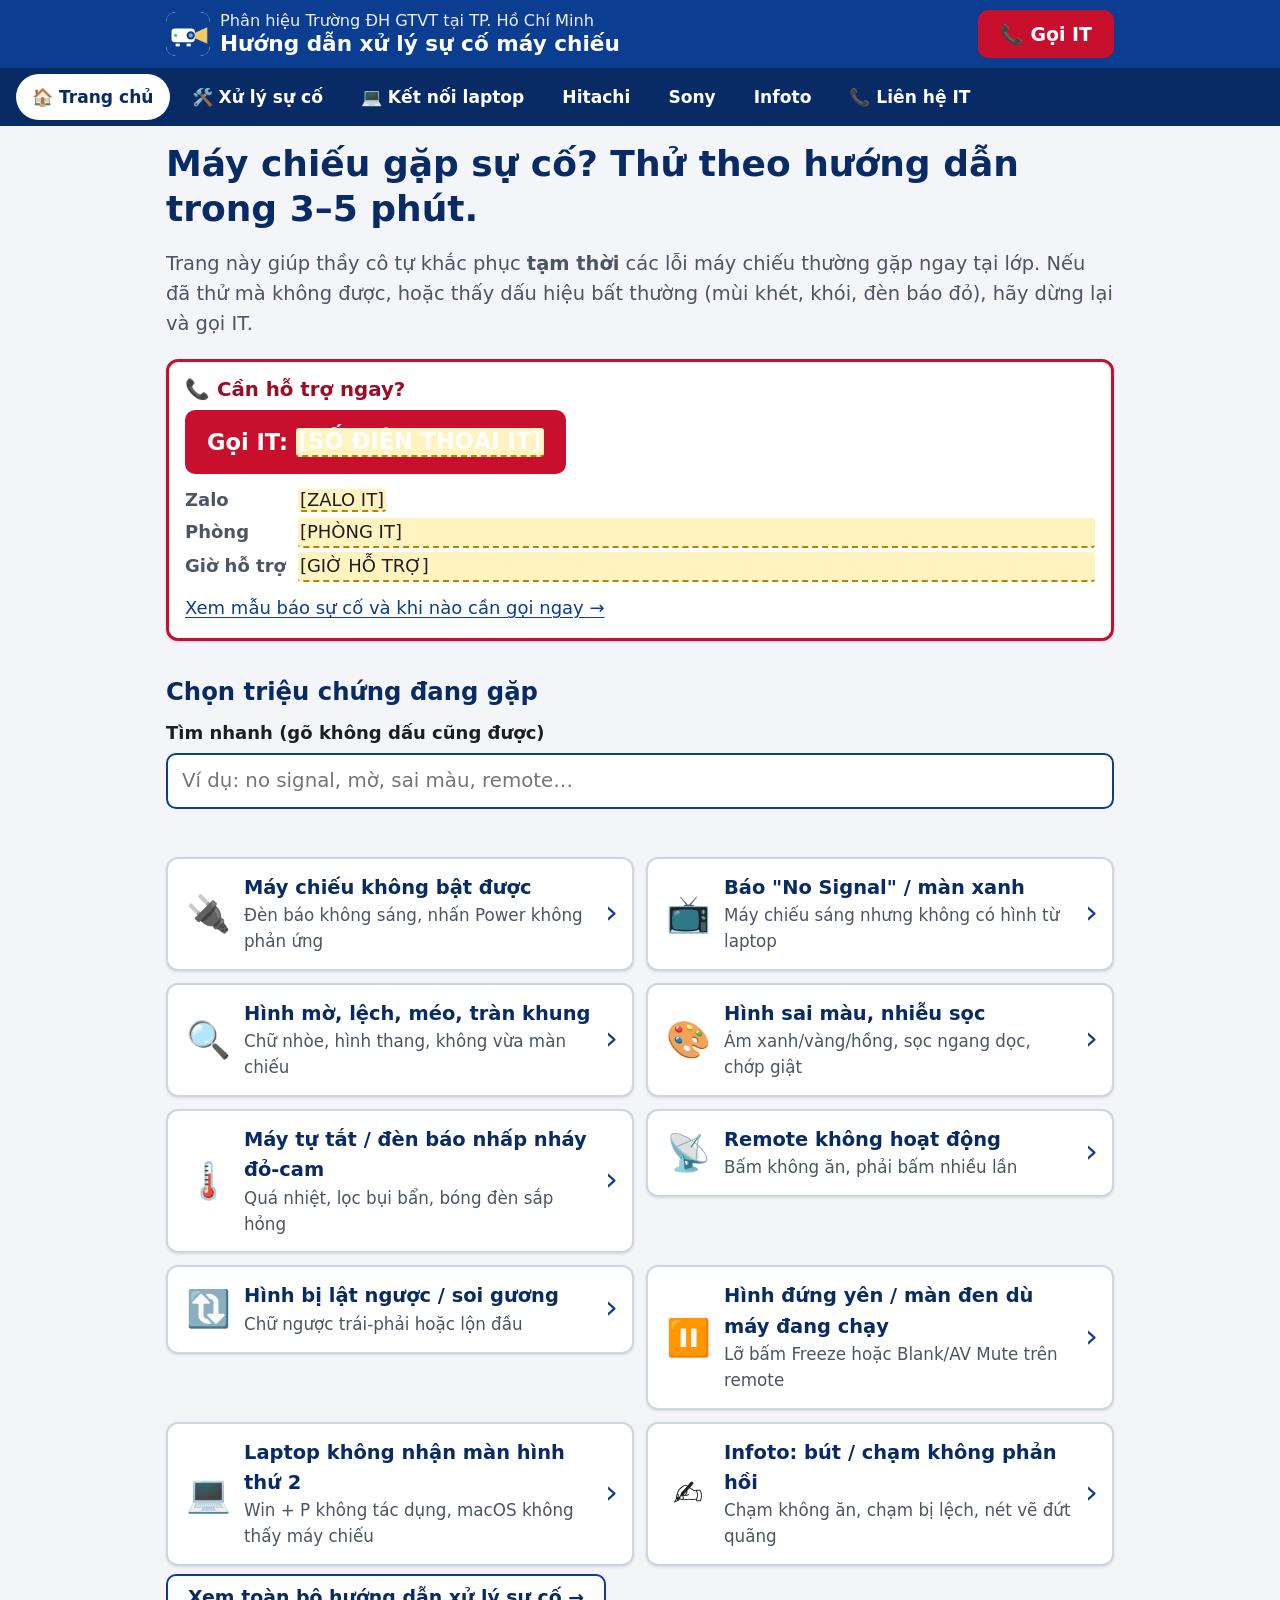
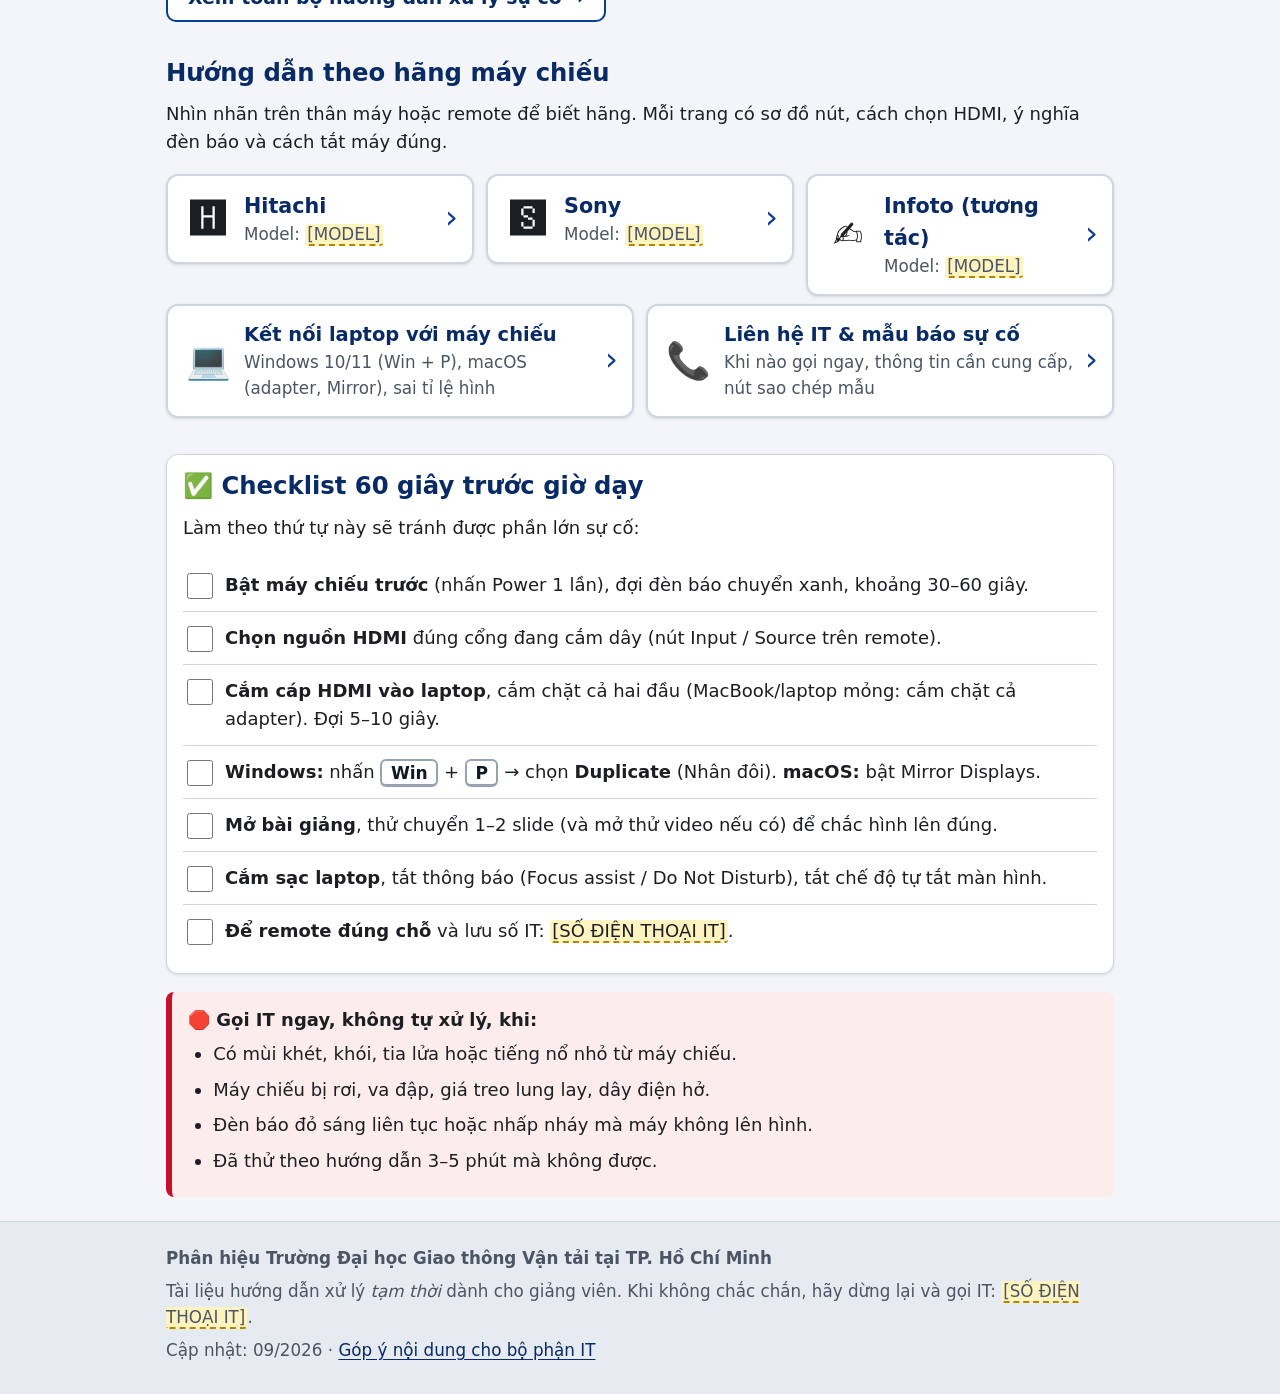
==== index.html @ 0edec384 "Bỏ toàn bộ nội dung về loa / âm thanh máy chiếu Trường không dùng loa máy chiếu nên lược bỏ: - su-co" ====
<!DOCTYPE html>
<html lang="vi">
<head>
  <meta charset="utf-8">
  <meta name="viewport" content="width=device-width, initial-scale=1">
  <title>Hướng dẫn xử lý sự cố máy chiếu – Phân hiệu Trường ĐH GTVT tại TP.HCM</title>
  <meta name="description" content="Hướng dẫn giảng viên tự khắc phục tạm thời sự cố máy chiếu Hitachi, Sony, Infoto tại Phân hiệu Trường Đại học Giao thông Vận tải tại TP. Hồ Chí Minh.">
  <meta name="theme-color" content="#0b3d91">
  <link rel="icon" href="assets/img/logo.svg" type="image/svg+xml">
  <link rel="stylesheet" href="assets/css/style.css">
  <script>document.documentElement.classList.add("js");</script>
</head>
<body>
  <a class="skip-link" href="#main">Bỏ qua điều hướng</a>

  <header class="site-header">
    <div class="container site-header__inner">
      <a class="brand" href="index.html">
        <img class="brand__logo" src="assets/img/logo.svg" alt="" width="44" height="44">
        <span class="brand__text">
          <span class="brand__school" data-config="ten_truong_ngan">Phân hiệu Trường ĐH GTVT tại TP. Hồ Chí Minh</span>
          <span class="brand__title">Hướng dẫn xử lý sự cố máy chiếu</span>
        </span>
      </a>
      <a class="btn btn--call btn--header" href="lien-he.html" data-config-tel="sdt_it">📞 Gọi IT</a>
    </div>
    <nav class="site-nav" aria-label="Điều hướng chính">
      <ul class="container">
        <li><a href="index.html" aria-current="page">🏠 Trang chủ</a></li>
        <li><a href="su-co.html">🛠️ Xử lý sự cố</a></li>
        <li><a href="ket-noi-laptop.html">💻 Kết nối laptop</a></li>
        <li><a href="hitachi.html">Hitachi</a></li>
        <li><a href="sony.html">Sony</a></li>
        <li><a href="infoto.html">Infoto</a></li>
        <li><a href="lien-he.html">📞 Liên hệ IT</a></li>
      </ul>
    </nav>
  </header>

  <main id="main" class="container">
    <h1 class="page-title">Máy chiếu gặp sự cố? Thử theo hướng dẫn trong 3–5 phút.</h1>
    <p class="lead">Trang này giúp thầy cô tự khắc phục <strong>tạm thời</strong> các lỗi máy chiếu thường gặp ngay tại lớp. Nếu đã thử mà không được, hoặc thấy dấu hiệu bất thường (mùi khét, khói, đèn báo đỏ), hãy dừng lại và gọi IT.</p>

    <section class="call-box" aria-labelledby="goi-it-title">
      <h2 class="call-box__title" id="goi-it-title">📞 Cần hỗ trợ ngay?</h2>
      <a class="btn btn--call btn--big" href="lien-he.html" data-config-tel="sdt_it">
        Gọi IT: <span data-config="sdt_it">[SỐ ĐIỆN THOẠI IT]</span>
      </a>
      <dl class="call-box__meta">
        <dt>Zalo</dt>
        <dd><span data-config="zalo_it">[ZALO IT]</span> <a href="#" data-config-href="zalo_url" hidden>(mở Zalo)</a></dd>
        <dt>Phòng</dt>
        <dd data-config="phong_it">[PHÒNG IT]</dd>
        <dt>Giờ hỗ trợ</dt>
        <dd data-config="gio_ho_tro">[GIỜ HỖ TRỢ]</dd>
      </dl>
      <p style="margin:12px 0 0"><a href="lien-he.html">Xem mẫu báo sự cố và khi nào cần gọi ngay →</a></p>
    </section>

    <section class="section" aria-labelledby="trieu-chung-title">
      <h2 id="trieu-chung-title">Chọn triệu chứng đang gặp</h2>

      <form class="search" role="search" action="#" autocomplete="off">
        <label class="search__label" for="tim">Tìm nhanh (gõ không dấu cũng được)</label>
        <input class="search__input" id="tim" type="search" placeholder="Ví dụ: no signal, mờ, sai màu, remote…">
        <p class="search__status" id="tim-status" aria-live="polite"></p>
        <div class="note note--warn search__empty" id="tim-khong-thay" hidden>
          <strong>Không tìm thấy mục phù hợp.</strong> Hãy xem toàn bộ danh sách bên dưới hoặc <a href="lien-he.html">gọi IT</a>.
        </div>
      </form>

      <ul class="cards" id="ds-trieu-chung">
        <li data-keywords="không bật được, không lên nguồn, đèn báo không sáng, power, không khởi động, mất điện, ổ cắm">
          <a class="card__link" href="su-co.html#khong-bat-duoc">
            <span class="card__icon" aria-hidden="true">🔌</span>
            <span class="card__title">Máy chiếu không bật được</span>
            <span class="card__desc">Đèn báo không sáng, nhấn Power không phản ứng</span>
          </a>
        </li>
        <li data-keywords="no signal, no input, không có tín hiệu, màn xanh, màn hình xanh, searching, không lên hình, hdmi, input, source">
          <a class="card__link" href="su-co.html#no-signal">
            <span class="card__icon" aria-hidden="true">📺</span>
            <span class="card__title">Báo "No Signal" / màn xanh</span>
            <span class="card__desc">Máy chiếu sáng nhưng không có hình từ laptop</span>
          </a>
        </li>
        <li data-keywords="mờ, nhòe, lệch, méo, hình thang, tràn khung, thiếu hình, focus, keystone, zoom, độ phân giải, viền đen">
          <a class="card__link" href="su-co.html#hinh-mo-lech">
            <span class="card__icon" aria-hidden="true">🔍</span>
            <span class="card__title">Hình mờ, lệch, méo, tràn khung</span>
            <span class="card__desc">Chữ nhòe, hình thang, không vừa màn chiếu</span>
          </a>
        </li>
        <li data-keywords="sai màu, ám xanh, ám vàng, ám hồng, tím, nhiễu, sọc, chớp, cáp lỏng, picture mode">
          <a class="card__link" href="su-co.html#sai-mau">
            <span class="card__icon" aria-hidden="true">🎨</span>
            <span class="card__title">Hình sai màu, nhiễu sọc</span>
            <span class="card__desc">Ám xanh/vàng/hồng, sọc ngang dọc, chớp giật</span>
          </a>
        </li>
        <li data-keywords="tự tắt, đèn đỏ, nhấp nháy, đỏ cam, quá nhiệt, nóng, quạt kêu, lọc bụi, bóng đèn, lamp, temp">
          <a class="card__link" href="su-co.html#tu-tat">
            <span class="card__icon" aria-hidden="true">🌡️</span>
            <span class="card__title">Máy tự tắt / đèn báo nhấp nháy đỏ-cam</span>
            <span class="card__desc">Quá nhiệt, lọc bụi bẩn, bóng đèn sắp hỏng</span>
          </a>
        </li>
        <li data-keywords="remote, điều khiển, bấm không ăn, pin, hồng ngoại, cảm biến, không phản hồi">
          <a class="card__link" href="su-co.html#remote">
            <span class="card__icon" aria-hidden="true">📡</span>
            <span class="card__title">Remote không hoạt động</span>
            <span class="card__desc">Bấm không ăn, phải bấm nhiều lần</span>
          </a>
        </li>
        <li data-keywords="lật ngược, lộn ngược, gương, mirror, ceiling, rear, chữ ngược, hình ngược">
          <a class="card__link" href="su-co.html#hinh-lat-nguoc">
            <span class="card__icon" aria-hidden="true">🔃</span>
            <span class="card__title">Hình bị lật ngược / soi gương</span>
            <span class="card__desc">Chữ ngược trái-phải hoặc lộn đầu</span>
          </a>
        </li>
        <li data-keywords="đóng băng, đứng hình, freeze, blank, av mute, màn đen, màn hình đen, không đổi slide, nắp ống kính">
          <a class="card__link" href="su-co.html#dong-bang-man-den">
            <span class="card__icon" aria-hidden="true">⏸️</span>
            <span class="card__title">Hình đứng yên / màn đen dù máy đang chạy</span>
            <span class="card__desc">Lỡ bấm Freeze hoặc Blank/AV Mute trên remote</span>
          </a>
        </li>
        <li data-keywords="laptop không nhận, màn hình thứ hai, second screen, detect, win p, duplicate, extend, macbook, adapter, usb-c, display">
          <a class="card__link" href="su-co.html#laptop-khong-nhan">
            <span class="card__icon" aria-hidden="true">💻</span>
            <span class="card__title">Laptop không nhận màn hình thứ 2</span>
            <span class="card__desc">Win + P không tác dụng, macOS không thấy máy chiếu</span>
          </a>
        </li>
        <li data-keywords="infoto, tương tác, bút, chạm, touch, pen, calibrate, hiệu chỉnh, usb, không phản hồi, lệch điểm chạm">
          <a class="card__link" href="su-co.html#infoto-tuong-tac">
            <span class="card__icon" aria-hidden="true">✍️</span>
            <span class="card__title">Infoto: bút / chạm không phản hồi</span>
            <span class="card__desc">Chạm không ăn, chạm bị lệch, nét vẽ đứt quãng</span>
          </a>
        </li>
      </ul>
      <p><a class="btn btn--secondary" href="su-co.html">Xem toàn bộ hướng dẫn xử lý sự cố →</a></p>
    </section>

    <section class="section" aria-labelledby="hang-title">
      <h2 id="hang-title">Hướng dẫn theo hãng máy chiếu</h2>
      <p>Nhìn nhãn trên thân máy hoặc remote để biết hãng. Mỗi trang có sơ đồ nút, cách chọn HDMI, ý nghĩa đèn báo và cách tắt máy đúng.</p>
      <ul class="cards cards--3">
        <li>
          <a class="card__link card--brand" href="hitachi.html">
            <span class="card__icon" aria-hidden="true">🅷</span>
            <span class="card__title">Hitachi</span>
            <span class="card__desc">Model: <span data-config="model_hitachi">[MODEL]</span></span>
          </a>
        </li>
        <li>
          <a class="card__link card--brand" href="sony.html">
            <span class="card__icon" aria-hidden="true">🆂</span>
            <span class="card__title">Sony</span>
            <span class="card__desc">Model: <span data-config="model_sony">[MODEL]</span></span>
          </a>
        </li>
        <li>
          <a class="card__link card--brand" href="infoto.html">
            <span class="card__icon" aria-hidden="true">✍️</span>
            <span class="card__title">Infoto (tương tác)</span>
            <span class="card__desc">Model: <span data-config="model_infoto">[MODEL]</span></span>
          </a>
        </li>
      </ul>
      <ul class="cards">
        <li>
          <a class="card__link" href="ket-noi-laptop.html">
            <span class="card__icon" aria-hidden="true">💻</span>
            <span class="card__title">Kết nối laptop với máy chiếu</span>
            <span class="card__desc">Windows 10/11 (Win + P), macOS (adapter, Mirror), sai tỉ lệ hình</span>
          </a>
        </li>
        <li>
          <a class="card__link" href="lien-he.html">
            <span class="card__icon" aria-hidden="true">📞</span>
            <span class="card__title">Liên hệ IT &amp; mẫu báo sự cố</span>
            <span class="card__desc">Khi nào gọi ngay, thông tin cần cung cấp, nút sao chép mẫu</span>
          </a>
        </li>
      </ul>
    </section>

    <section class="section box" aria-labelledby="checklist-title">
      <h2 id="checklist-title">✅ Checklist 60 giây trước giờ dạy</h2>
      <p>Làm theo thứ tự này sẽ tránh được phần lớn sự cố:</p>
      <ul class="checklist">
        <li><label><input type="checkbox"> <span><strong>Bật máy chiếu trước</strong> (nhấn Power 1 lần), đợi đèn báo chuyển xanh, khoảng 30–60 giây.</span></label></li>
        <li><label><input type="checkbox"> <span><strong>Chọn nguồn HDMI</strong> đúng cổng đang cắm dây (nút Input / Source trên remote).</span></label></li>
        <li><label><input type="checkbox"> <span><strong>Cắm cáp HDMI vào laptop</strong>, cắm chặt cả hai đầu (MacBook/laptop mỏng: cắm chặt cả adapter). Đợi 5–10 giây.</span></label></li>
        <li><label><input type="checkbox"> <span><strong>Windows:</strong> nhấn <kbd>Win</kbd> + <kbd>P</kbd> → chọn <strong>Duplicate</strong> (Nhân đôi). <strong>macOS:</strong> bật Mirror Displays.</span></label></li>
        <li><label><input type="checkbox"> <span><strong>Mở bài giảng</strong>, thử chuyển 1–2 slide (và mở thử video nếu có) để chắc hình lên đúng.</span></label></li>
        <li><label><input type="checkbox"> <span><strong>Cắm sạc laptop</strong>, tắt thông báo (Focus assist / Do Not Disturb), tắt chế độ tự tắt màn hình.</span></label></li>
        <li><label><input type="checkbox"> <span><strong>Để remote đúng chỗ</strong> và lưu số IT: <span data-config="sdt_it">[SỐ ĐIỆN THOẠI IT]</span>.</span></label></li>
      </ul>
    </section>

    <section class="section note note--stop" aria-labelledby="khan-title">
      <strong class="note__title" id="khan-title">🛑 Gọi IT ngay, không tự xử lý, khi:</strong>
      <ul style="margin:0">
        <li>Có mùi khét, khói, tia lửa hoặc tiếng nổ nhỏ từ máy chiếu.</li>
        <li>Máy chiếu bị rơi, va đập, giá treo lung lay, dây điện hở.</li>
        <li>Đèn báo đỏ sáng liên tục hoặc nhấp nháy mà máy không lên hình.</li>
        <li>Đã thử theo hướng dẫn 3–5 phút mà không được.</li>
      </ul>
    </section>
  </main>

  <footer class="site-footer">
    <div class="container">
      <p><strong data-config="ten_truong">Phân hiệu Trường Đại học Giao thông Vận tải tại TP. Hồ Chí Minh</strong></p>
      <p>Tài liệu hướng dẫn xử lý <em>tạm thời</em> dành cho giảng viên. Khi không chắc chắn, hãy dừng lại và gọi IT: <span data-config="sdt_it">[SỐ ĐIỆN THOẠI IT]</span>.</p>
      <p>Cập nhật: <span data-config="cap_nhat">09/2026</span> · <a href="lien-he.html">Góp ý nội dung cho bộ phận IT</a></p>
    </div>
  </footer>

  <div class="call-bar" role="complementary" aria-label="Liên hệ nhanh">
    <a class="btn btn--call" href="lien-he.html" data-config-tel="sdt_it">📞 Gọi IT</a>
    <a class="btn btn--secondary" href="su-co.html">🛠️ Xử lý sự cố</a>
  </div>

  <script src="assets/js/config.js"></script>
  <script src="assets/js/main.js"></script>
</body>
</html>
---- assets/css/style.css ----
/* =====================================================================
   Hướng dẫn xử lý sự cố máy chiếu – CSS dùng chung
   Mobile-first, chữ to, tương phản cao, không phụ thuộc font/CDN ngoài.
   ===================================================================== */

:root {
  --c-primary: #0b3d91;
  --c-primary-dark: #082b66;
  --c-primary-light: #e8effc;
  --c-accent: #c8102e;
  --c-accent-dark: #9e0c24;
  --c-text: #1b1f24;
  --c-muted: #4b5563;
  --c-bg: #f3f5f9;
  --c-surface: #ffffff;
  --c-border: #cfd6e0;
  --c-focus: #ffbf47;

  --c-warn-bg: #fff6d6;
  --c-warn-border: #e0a800;
  --c-warn-text: #6b4e00;
  --c-stop-bg: #fdecec;
  --c-stop-border: #c8102e;
  --c-ok-bg: #e7f5ea;
  --c-ok-border: #2e7d32;
  --c-info-bg: #e8effc;
  --c-info-border: #0b3d91;

  --radius: 12px;
  --shadow: 0 1px 3px rgba(16, 24, 40, 0.12);
  --tap: 48px;
  --font: system-ui, -apple-system, "Segoe UI", Roboto, "Helvetica Neue", Arial, "Noto Sans", "Liberation Sans", sans-serif;
}

/* ---------- Cơ bản ---------- */
*,
*::before,
*::after {
  box-sizing: border-box;
}

html {
  font-size: 112.5%; /* 18px */
  -webkit-text-size-adjust: 100%;
  scroll-behavior: smooth;
}

@media (prefers-reduced-motion: reduce) {
  html {
    scroll-behavior: auto;
  }
  *,
  *::before,
  *::after {
    transition: none !important;
    animation: none !important;
  }
}

body {
  margin: 0;
  font-family: var(--font);
  font-size: 1rem;
  line-height: 1.55;
  color: var(--c-text);
  background: var(--c-bg);
  padding-bottom: calc(84px + env(safe-area-inset-bottom, 0px)); /* chừa chỗ cho thanh Gọi IT */
}

img,
svg {
  max-width: 100%;
  height: auto;
}

a {
  color: var(--c-primary);
  text-underline-offset: 3px;
}

a:hover {
  color: var(--c-primary-dark);
}

:focus-visible {
  outline: 3px solid var(--c-focus);
  outline-offset: 2px;
  box-shadow: 0 0 0 5px rgba(0, 0, 0, 0.6);
}

h1,
h2,
h3,
h4 {
  line-height: 1.25;
  margin: 0 0 0.5em;
  color: var(--c-primary-dark);
  overflow-wrap: anywhere;
}

h1 {
  font-size: 1.65rem;
}

h2 {
  font-size: 1.35rem;
  margin-top: 1.6em;
}

h3 {
  font-size: 1.12rem;
  margin-top: 1.2em;
}

p,
ul,
ol {
  margin: 0 0 1em;
}

ul,
ol {
  padding-left: 1.4em;
}

li {
  margin-bottom: 0.45em;
}

li > ul,
li > ol {
  margin-top: 0.4em;
  margin-bottom: 0.4em;
}

kbd {
  font-family: inherit;
  font-size: 0.95em;
  font-weight: 700;
  padding: 0.1em 0.5em;
  border: 2px solid #98a2b3;
  border-bottom-width: 3px;
  border-radius: 6px;
  background: #fff;
  color: #101828;
  white-space: nowrap;
}

code {
  font-family: Consolas, "Courier New", monospace;
  font-size: 0.95em;
  background: #eef1f6;
  padding: 0.1em 0.35em;
  border-radius: 4px;
}

hr {
  border: 0;
  border-top: 2px solid var(--c-border);
  margin: 2rem 0;
}

.container {
  width: 100%;
  max-width: 980px;
  margin: 0 auto;
  padding: 0 16px;
}

.visually-hidden {
  position: absolute !important;
  width: 1px;
  height: 1px;
  padding: 0;
  margin: -1px;
  overflow: hidden;
  clip: rect(0, 0, 0, 0);
  white-space: nowrap;
  border: 0;
}

/* ---------- Bỏ qua điều hướng ---------- */
.skip-link {
  position: absolute;
  top: -100px;
  left: 8px;
  z-index: 1000;
  padding: 12px 16px;
  background: #fff;
  color: var(--c-primary-dark);
  font-weight: 700;
  border-radius: 8px;
  box-shadow: var(--shadow);
}

.skip-link:focus {
  top: 8px;
}

/* ---------- Đầu trang ---------- */
.site-header {
  background: var(--c-primary);
  color: #fff;
}

.site-header__inner {
  display: flex;
  align-items: center;
  justify-content: space-between;
  gap: 12px;
  padding-top: 10px;
  padding-bottom: 10px;
}

.brand {
  display: flex;
  align-items: center;
  gap: 10px;
  color: #fff;
  text-decoration: none;
  min-height: var(--tap);
}

.brand:hover {
  color: #fff;
}

.brand__logo {
  width: 44px;
  height: 44px;
  flex: 0 0 auto;
  border-radius: 10px;
  background: #fff;
}

.brand__text {
  display: flex;
  flex-direction: column;
  line-height: 1.2;
}

.brand__school {
  font-size: 0.78rem;
  opacity: 0.92;
}

.brand__title {
  font-size: 1.02rem;
  font-weight: 700;
}

.btn.btn--header {
  display: none; /* chỉ hiện trên màn hình rộng, mobile dùng thanh Gọi IT dưới đáy */
}

.site-nav {
  background: var(--c-primary-dark);
}

.site-nav ul {
  list-style: none;
  margin: 0;
  padding: 6px 16px;
  display: flex;
  gap: 6px;
  overflow-x: auto;
  -webkit-overflow-scrolling: touch;
  scrollbar-width: thin;
}

.site-nav li {
  margin: 0;
  flex: 0 0 auto;
}

.site-nav a {
  display: inline-flex;
  align-items: center;
  min-height: 44px;
  padding: 8px 14px;
  border-radius: 999px;
  color: #fff;
  text-decoration: none;
  font-weight: 600;
  font-size: 0.95rem;
  white-space: nowrap;
  border: 2px solid transparent;
}

.site-nav a:hover {
  background: rgba(255, 255, 255, 0.12);
  color: #fff;
}

.site-nav a[aria-current="page"] {
  background: #fff;
  color: var(--c-primary-dark);
}

.site-nav a:focus-visible {
  border-color: var(--c-focus);
  outline-offset: -2px;
}

/* ---------- Nội dung chính ---------- */
main {
  padding-top: 20px;
  padding-bottom: 24px;
}

.page-title {
  margin-top: 0.4em;
}

.lead {
  font-size: 1.08rem;
  color: var(--c-muted);
}

.section {
  margin-top: 2rem;
}

.section > h2:first-child {
  margin-top: 0;
}

/* Thẻ nội dung */
.box {
  background: var(--c-surface);
  border: 1px solid var(--c-border);
  border-radius: var(--radius);
  padding: 16px;
  box-shadow: var(--shadow);
  margin-bottom: 16px;
}

.box > :last-child {
  margin-bottom: 0;
}

.note {
  padding: 14px 16px;
  border-left: 6px solid var(--c-info-border);
  border-radius: 8px;
  background: var(--c-info-bg);
  margin: 1em 0;
}

.note > :last-child {
  margin-bottom: 0;
}

.note--warn {
  border-left-color: var(--c-warn-border);
  background: var(--c-warn-bg);
}

.note--stop {
  border-left-color: var(--c-stop-border);
  background: var(--c-stop-bg);
}

.note--ok {
  border-left-color: var(--c-ok-border);
  background: var(--c-ok-bg);
}

.note__title {
  display: block;
  font-weight: 700;
  margin-bottom: 0.3em;
}

/* ---------- Nút bấm ---------- */
.btn {
  display: inline-flex;
  align-items: center;
  justify-content: center;
  gap: 8px;
  min-height: var(--tap);
  padding: 10px 20px;
  border-radius: 10px;
  border: 2px solid transparent;
  font: inherit;
  font-weight: 700;
  font-size: 1.05rem;
  text-decoration: none;
  cursor: pointer;
  text-align: center;
  line-height: 1.2;
}

.btn--call {
  background: var(--c-accent);
  color: #fff;
  border-color: var(--c-accent);
}

.btn--call:hover {
  background: var(--c-accent-dark);
  color: #fff;
}

.btn--primary {
  background: var(--c-primary);
  color: #fff;
  border-color: var(--c-primary);
}

.btn--primary:hover {
  background: var(--c-primary-dark);
  color: #fff;
}

.btn--secondary {
  background: #fff;
  color: var(--c-primary-dark);
  border-color: var(--c-primary);
}

.btn--secondary:hover {
  background: var(--c-primary-light);
}

.btn--big {
  width: 100%;
  font-size: 1.25rem;
  min-height: 64px;
  padding: 14px 20px;
}

.btn--sm {
  min-height: 44px;
  font-size: 0.95rem;
  padding: 8px 14px;
}

.btn-row {
  display: flex;
  flex-wrap: wrap;
  gap: 10px;
  margin: 12px 0;
}

/* ---------- Hộp Gọi IT ---------- */
.call-box {
  background: #fff;
  border: 3px solid var(--c-accent);
  border-radius: var(--radius);
  padding: 16px;
  margin: 16px 0 24px;
  box-shadow: var(--shadow);
}

.call-box__title {
  margin: 0 0 8px;
  font-size: 1.1rem;
  color: var(--c-accent-dark);
}

.call-box__meta {
  display: grid;
  grid-template-columns: max-content 1fr;
  gap: 4px 12px;
  margin: 12px 0 0;
}

.call-box__meta dt {
  font-weight: 700;
  color: var(--c-muted);
}

.call-box__meta dd {
  margin: 0;
  overflow-wrap: anywhere;
}

.is-placeholder {
  background: #fff3bf;
  border-bottom: 2px dashed #b38600;
  padding: 0 2px;
  border-radius: 3px;
}

/* Thanh Gọi IT dính đáy màn hình (mobile) */
.call-bar {
  position: fixed;
  left: 0;
  right: 0;
  bottom: 0;
  z-index: 900;
  display: flex;
  gap: 10px;
  padding: 10px 12px calc(10px + env(safe-area-inset-bottom, 0px));
  background: rgba(255, 255, 255, 0.97);
  border-top: 2px solid var(--c-border);
  box-shadow: 0 -2px 10px rgba(0, 0, 0, 0.08);
}

.call-bar .btn {
  flex: 1 1 0;
  min-height: 56px;
  font-size: 1.1rem;
}

/* ---------- Tìm nhanh ---------- */
.search {
  display: none; /* chỉ hiện khi có JavaScript */
  margin: 0 0 16px;
}

.js .search {
  display: block;
}

.search__label {
  display: block;
  font-weight: 700;
  margin-bottom: 6px;
}

.search__input {
  width: 100%;
  min-height: 56px;
  font: inherit;
  font-size: 1.1rem;
  padding: 10px 14px;
  border: 2px solid var(--c-primary);
  border-radius: 10px;
  background: #fff;
  color: var(--c-text);
}

.search__status {
  margin: 8px 0 0;
  color: var(--c-muted);
  font-size: 0.95rem;
  min-height: 1.4em;
}

.search__empty {
  margin-top: 8px;
}

/* ---------- Lưới thẻ ---------- */
.cards {
  list-style: none;
  padding: 0;
  margin: 0 0 8px;
  display: grid;
  grid-template-columns: 1fr;
  gap: 12px;
}

.cards li {
  margin: 0;
}

.card__link {
  display: grid;
  grid-template-columns: 48px 1fr;
  grid-template-rows: auto auto;
  column-gap: 12px;
  align-items: center;
  min-height: 84px;
  padding: 14px 16px;
  background: var(--c-surface);
  border: 2px solid var(--c-border);
  border-radius: var(--radius);
  color: var(--c-text);
  text-decoration: none;
  box-shadow: var(--shadow);
  position: relative;
}

.card__link:hover {
  border-color: var(--c-primary);
  color: var(--c-text);
}

.card__link::after {
  content: "›";
  position: absolute;
  right: 14px;
  top: 50%;
  transform: translateY(-55%);
  font-size: 1.8rem;
  color: var(--c-primary);
  line-height: 1;
}

.card__icon {
  grid-row: 1 / span 2;
  font-size: 2rem;
  line-height: 1;
  text-align: center;
}

.card__title {
  font-weight: 700;
  font-size: 1.08rem;
  color: var(--c-primary-dark);
  padding-right: 20px;
}

.card__desc {
  font-size: 0.93rem;
  color: var(--c-muted);
  padding-right: 20px;
}

.card--brand .card__title {
  font-size: 1.15rem;
}

/* ---------- Checklist ---------- */
.checklist {
  list-style: none;
  padding: 0;
  margin: 0;
}

.checklist li {
  margin: 0;
  border-bottom: 1px solid var(--c-border);
}

.checklist li:last-child {
  border-bottom: 0;
}

.checklist label {
  display: flex;
  align-items: flex-start;
  gap: 12px;
  padding: 12px 4px;
  min-height: var(--tap);
  cursor: pointer;
}

.checklist input {
  width: 26px;
  height: 26px;
  flex: 0 0 auto;
  margin: 2px 0 0;
  accent-color: var(--c-primary);
}

.checklist input:checked + span {
  text-decoration: line-through;
  color: var(--c-muted);
}

/* ---------- Accordion ---------- */
.toolbar {
  display: none;
  flex-wrap: wrap;
  gap: 10px;
  margin: 12px 0 20px;
}

.js .toolbar {
  display: flex;
}

.toc {
  columns: 1;
  padding-left: 1.3em;
}

.toc li {
  margin-bottom: 0;
}

.toc a {
  display: inline-flex;
  align-items: center;
  min-height: 44px; /* vùng chạm đủ lớn */
  padding: 6px 0;
}

.acc {
  background: var(--c-surface);
  border: 2px solid var(--c-border);
  border-radius: var(--radius);
  margin-bottom: 12px;
  box-shadow: var(--shadow);
  scroll-margin-top: 12px;
}

.acc:target,
.acc.is-current {
  border-color: var(--c-primary);
}

.acc__heading {
  margin: 0;
  font-size: 1rem;
}

.acc__btn {
  display: grid;
  grid-template-columns: 40px 1fr 28px;
  align-items: center;
  gap: 10px;
  width: 100%;
  min-height: 60px;
  padding: 12px 14px;
  background: transparent;
  border: 0;
  border-radius: var(--radius);
  font: inherit;
  font-size: 1.12rem;
  font-weight: 700;
  color: var(--c-primary-dark);
  text-align: left;
  cursor: pointer;
}

.acc__btn:hover {
  background: var(--c-primary-light);
}

.acc__btn[aria-expanded="true"] {
  border-bottom-left-radius: 0;
  border-bottom-right-radius: 0;
  background: var(--c-primary-light);
}

.acc__icon {
  font-size: 1.7rem;
  line-height: 1;
  text-align: center;
}

.acc__chev {
  width: 14px;
  height: 14px;
  justify-self: center;
  border-right: 3px solid var(--c-primary);
  border-bottom: 3px solid var(--c-primary);
  transform: rotate(45deg);
  transition: transform 0.15s ease;
  margin-top: -6px;
}

.acc__btn[aria-expanded="true"] .acc__chev {
  transform: rotate(225deg);
  margin-top: 6px;
}

.acc__panel {
  padding: 4px 16px 16px;
  border-top: 1px solid var(--c-border);
}

.js .acc__panel:not(.is-open) {
  display: none;
}

.acc__panel > h3:first-child {
  margin-top: 0.8em;
}

.acc__foot {
  margin: 16px 0 0;
  font-size: 0.95rem;
}

/* Nhãn 4 phần trong mỗi sự cố */
.lbl {
  display: inline-block;
  font-size: 1rem;
  padding: 4px 12px;
  border-radius: 8px;
  margin-top: 1.4em;
  margin-bottom: 0.5em;
}

.lbl--sign {
  background: var(--c-info-bg);
  color: var(--c-primary-dark);
}

.lbl--steps {
  background: var(--c-ok-bg);
  color: #1b5e20;
}

.lbl--warn {
  background: var(--c-warn-bg);
  color: var(--c-warn-text);
}

.lbl--stop {
  background: var(--c-stop-bg);
  color: var(--c-accent-dark);
}

/* Danh sách bước đánh số vòng tròn */
.steps {
  list-style: none;
  counter-reset: buoc;
  padding-left: 0;
}

.steps > li {
  counter-increment: buoc;
  position: relative;
  padding-left: 46px;
  min-height: 36px;
  margin-bottom: 0.8em;
}

.steps > li::before {
  content: counter(buoc);
  position: absolute;
  left: 0;
  top: 0;
  width: 34px;
  height: 34px;
  border-radius: 50%;
  background: var(--c-primary);
  color: #fff;
  font-weight: 700;
  display: flex;
  align-items: center;
  justify-content: center;
  font-size: 1rem;
}

.steps > li > strong:first-child {
  color: var(--c-primary-dark);
}

.warn-list,
.stop-list {
  list-style: none;
  padding-left: 0;
}

.warn-list > li,
.stop-list > li {
  position: relative;
  padding-left: 32px;
}

.warn-list > li::before {
  content: "✕";
  position: absolute;
  left: 4px;
  top: 0;
  font-weight: 700;
  color: var(--c-warn-text);
}

.stop-list > li::before {
  content: "🛑";
  position: absolute;
  left: 0;
  top: 0;
  font-size: 0.95em;
}

/* ---------- Bảng ---------- */
.table-wrap {
  overflow-x: auto;
  -webkit-overflow-scrolling: touch;
  margin: 0 0 1em;
}

table {
  border-collapse: collapse;
  width: 100%;
  min-width: 480px;
  background: #fff;
  font-size: 0.97rem;
}

th,
td {
  border: 1px solid var(--c-border);
  padding: 10px 12px;
  text-align: left;
  vertical-align: top;
}

th {
  background: var(--c-primary-light);
  color: var(--c-primary-dark);
}

tbody tr:nth-child(even) {
  background: #fafbfd;
}

/* Đèn báo trạng thái */
.led {
  display: inline-block;
  width: 18px;
  height: 18px;
  border-radius: 50%;
  vertical-align: -3px;
  margin-right: 6px;
  border: 2px solid rgba(0, 0, 0, 0.25);
}

.led--green {
  background: #2ecc71;
}

.led--orange {
  background: #f39c12;
}

.led--red {
  background: #e53935;
}

.led--off {
  background: #d0d4da;
}

.led--blink {
  box-shadow: 0 0 0 3px #fff, 0 0 0 5px currentColor;
  animation: nhay 1s steps(2, start) infinite;
}

@keyframes nhay {
  to {
    opacity: 0.25;
  }
}

/* ---------- Hình ảnh / placeholder ---------- */
.figure {
  margin: 1em 0;
  padding: 12px;
  background: #fff;
  border: 2px dashed #98a2b3;
  border-radius: var(--radius);
  text-align: center;
}

.figure img {
  display: block;
  margin: 0 auto;
  max-height: 520px;
}

.figure figcaption {
  margin-top: 8px;
  font-size: 0.92rem;
  color: var(--c-muted);
  text-align: left;
}

.figure-row {
  display: grid;
  grid-template-columns: 1fr;
  gap: 12px;
}

.figure-row > * {
  min-width: 0; /* cho phép bảng/ảnh co lại trong grid, tránh tràn ngang trên điện thoại */
}

/* Bảng nút bấm */
.keys {
  list-style: none;
  padding: 0;
  margin: 0 0 1em;
  display: grid;
  grid-template-columns: 1fr;
  gap: 8px;
}

.keys li {
  margin: 0;
  display: grid;
  grid-template-columns: minmax(120px, 36%) 1fr;
  gap: 10px;
  padding: 10px 12px;
  background: #fff;
  border: 1px solid var(--c-border);
  border-radius: 10px;
}

.keys .key {
  display: inline-block;
  font-weight: 700;
  color: var(--c-primary-dark);
}

.tag {
  display: inline-block;
  font-size: 0.8rem;
  font-weight: 700;
  padding: 2px 8px;
  border-radius: 999px;
  background: var(--c-primary-light);
  color: var(--c-primary-dark);
  vertical-align: middle;
}

/* ---------- Biểu mẫu (trang liên hệ) ---------- */
.form-grid {
  display: grid;
  grid-template-columns: 1fr;
  gap: 14px;
}

.field label,
.field legend {
  display: block;
  font-weight: 700;
  margin-bottom: 6px;
}

.field input[type="text"],
.field select,
.field textarea {
  width: 100%;
  min-height: 52px;
  font: inherit;
  font-size: 1.05rem;
  padding: 10px 12px;
  border: 2px solid #98a2b3;
  border-radius: 10px;
  background: #fff;
  color: var(--c-text);
}

.field textarea {
  min-height: 260px;
  line-height: 1.5;
  resize: vertical;
}

.field fieldset {
  border: 2px solid var(--c-border);
  border-radius: 10px;
  padding: 8px 12px 4px;
  margin: 0;
}

.checks {
  list-style: none;
  padding: 0;
  margin: 0;
}

.checks li {
  margin: 0;
}

.checks label {
  display: flex;
  align-items: center;
  gap: 10px;
  min-height: 44px;
  font-weight: 400;
  margin: 0;
}

.checks input {
  width: 24px;
  height: 24px;
  accent-color: var(--c-primary);
}

.copy-status {
  min-height: 1.4em;
  font-weight: 700;
  color: #1b5e20;
  margin: 8px 0 0;
}

/* ---------- Chân trang ---------- */
.site-footer {
  margin-top: 24px;
  padding: 24px 0;
  background: #e6eaf1;
  color: var(--c-muted);
  font-size: 0.93rem;
  border-top: 1px solid var(--c-border);
}

.site-footer p {
  margin-bottom: 0.4em;
}

.site-footer a {
  color: var(--c-primary-dark);
}

/* ---------- Màn hình rộng ---------- */
@media (min-width: 640px) {
  h1 {
    font-size: 2rem;
  }

  .cards {
    grid-template-columns: repeat(2, 1fr);
  }

  .figure-row {
    grid-template-columns: repeat(2, 1fr);
  }

  .keys {
    grid-template-columns: repeat(2, 1fr);
  }

  .form-grid {
    grid-template-columns: 1fr 1fr;
  }

  .form-grid .field--full {
    grid-column: 1 / -1;
  }

  .toc {
    columns: 2;
    column-gap: 32px;
  }

  .btn--big {
    width: auto;
    min-width: 320px;
  }
}

@media (min-width: 900px) {
  body {
    padding-bottom: 0;
  }

  .call-bar {
    display: none;
  }

  .btn.btn--header {
    display: inline-flex;
  }

  .brand__school {
    font-size: 0.9rem;
  }

  .brand__title {
    font-size: 1.2rem;
  }

  .cards--3 {
    grid-template-columns: repeat(3, 1fr);
  }

  .figure-row--3 {
    grid-template-columns: repeat(3, 1fr);
  }
}

/* ---------- In ấn: dán tại phòng học ---------- */
@media print {
  @page {
    margin: 12mm;
  }

  html {
    font-size: 11pt;
  }

  body {
    background: #fff;
    color: #000;
    padding-bottom: 0;
  }

  .site-nav,
  .call-bar,
  .skip-link,
  .search,
  .toolbar,
  .btn,
  .btn-row,
  .acc__chev,
  .acc__foot,
  .no-print {
    display: none !important;
  }

  .site-header {
    background: none;
    color: #000;
    border-bottom: 2px solid #000;
  }

  .brand,
  .brand:visited {
    color: #000;
  }

  .brand__logo {
    display: none;
  }

  .container {
    max-width: none;
    padding: 0;
  }

  .acc,
  .box,
  .note,
  .call-box,
  .figure,
  .keys li {
    box-shadow: none;
    border-color: #000;
    break-inside: avoid;
  }

  .acc__panel {
    display: block !important;
    border-top: 1px solid #000;
  }

  .acc__btn {
    display: block;
    padding: 8px 12px;
    color: #000;
    background: none !important;
  }

  .acc__icon {
    display: inline;
    margin-right: 6px;
  }

  .steps > li::before {
    background: #000;
    color: #fff;
    print-color-adjust: exact;
    -webkit-print-color-adjust: exact;
  }

  .lbl,
  .note,
  .call-box,
  .led {
    print-color-adjust: exact;
    -webkit-print-color-adjust: exact;
  }

  .led--blink {
    animation: none;
  }

  a {
    color: #000;
    text-decoration: none;
  }

  main a[href^="http"]::after {
    content: " (" attr(href) ")";
    font-size: 0.85em;
  }

  .cards {
    grid-template-columns: repeat(2, 1fr);
  }

  .card__link::after {
    display: none;
  }

  .field textarea {
    min-height: 200px;
  }

  .site-footer {
    background: none;
    border-top: 1px solid #000;
  }
}
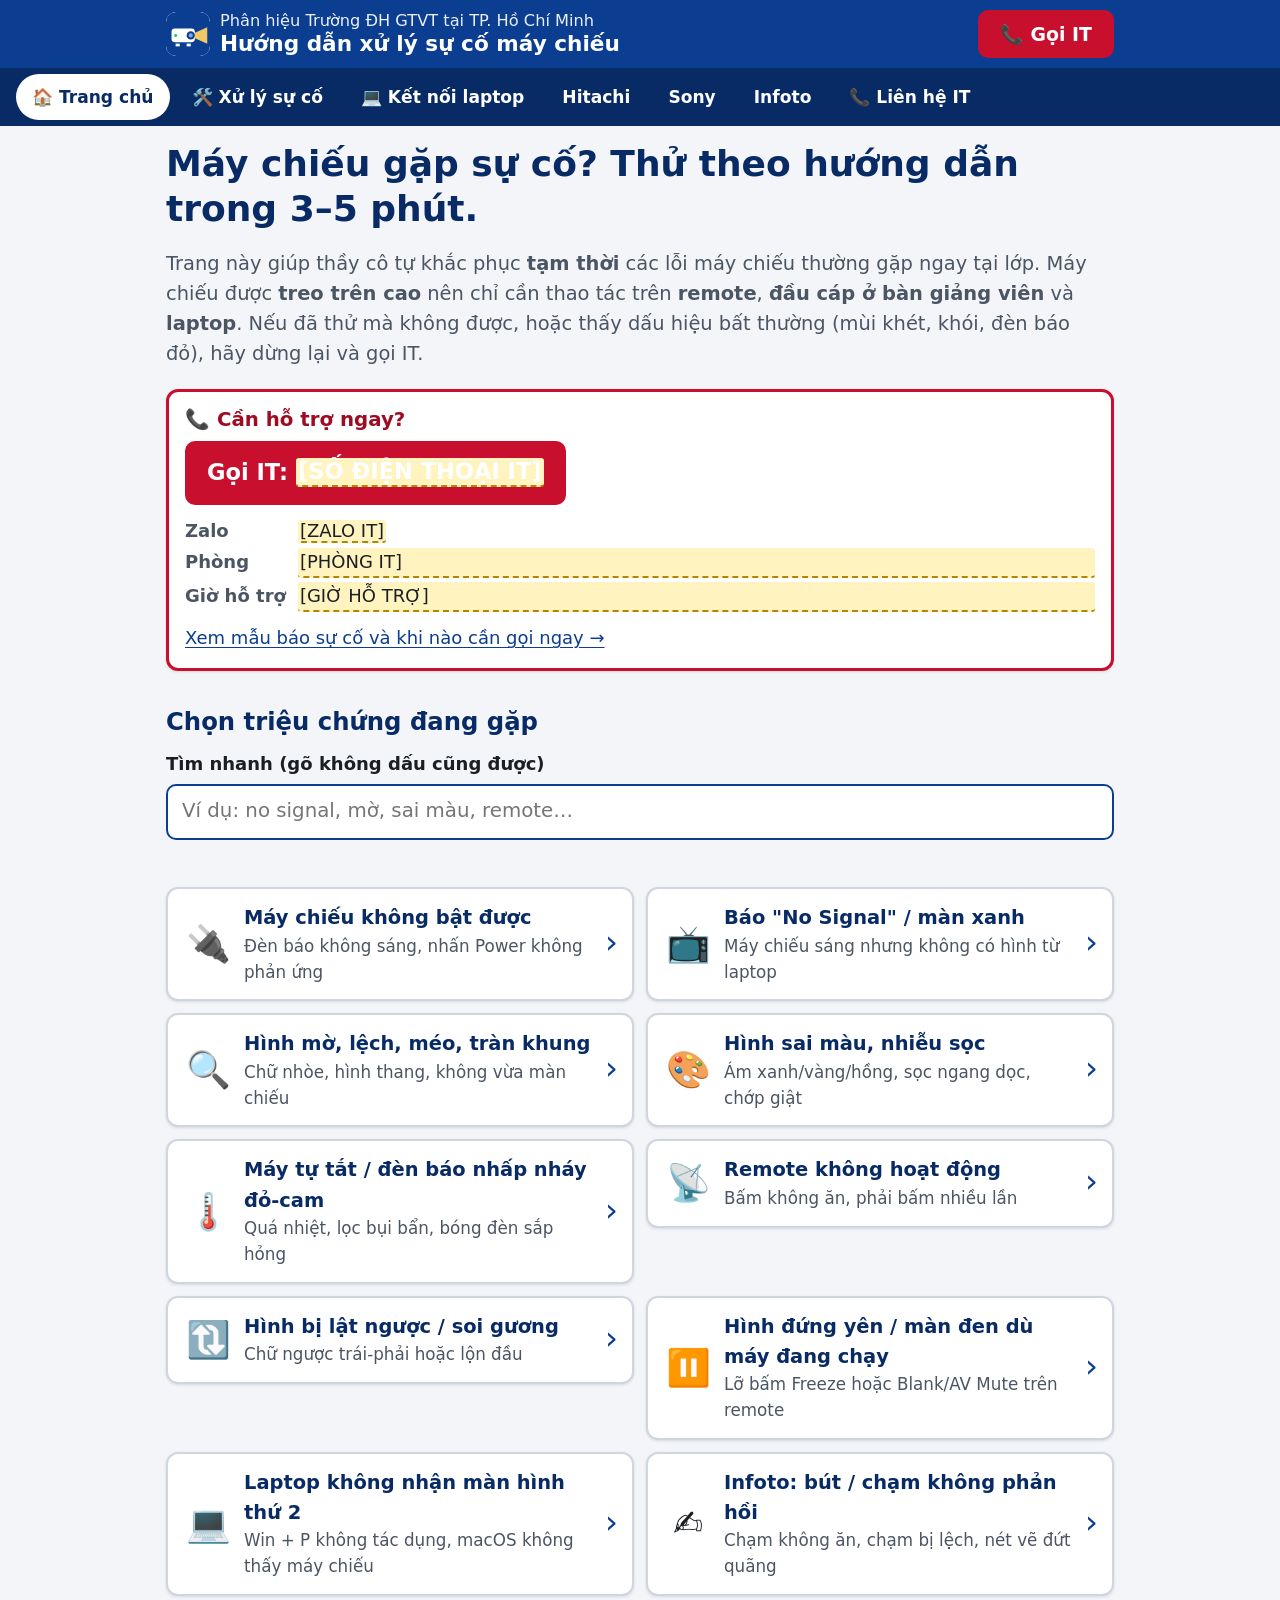
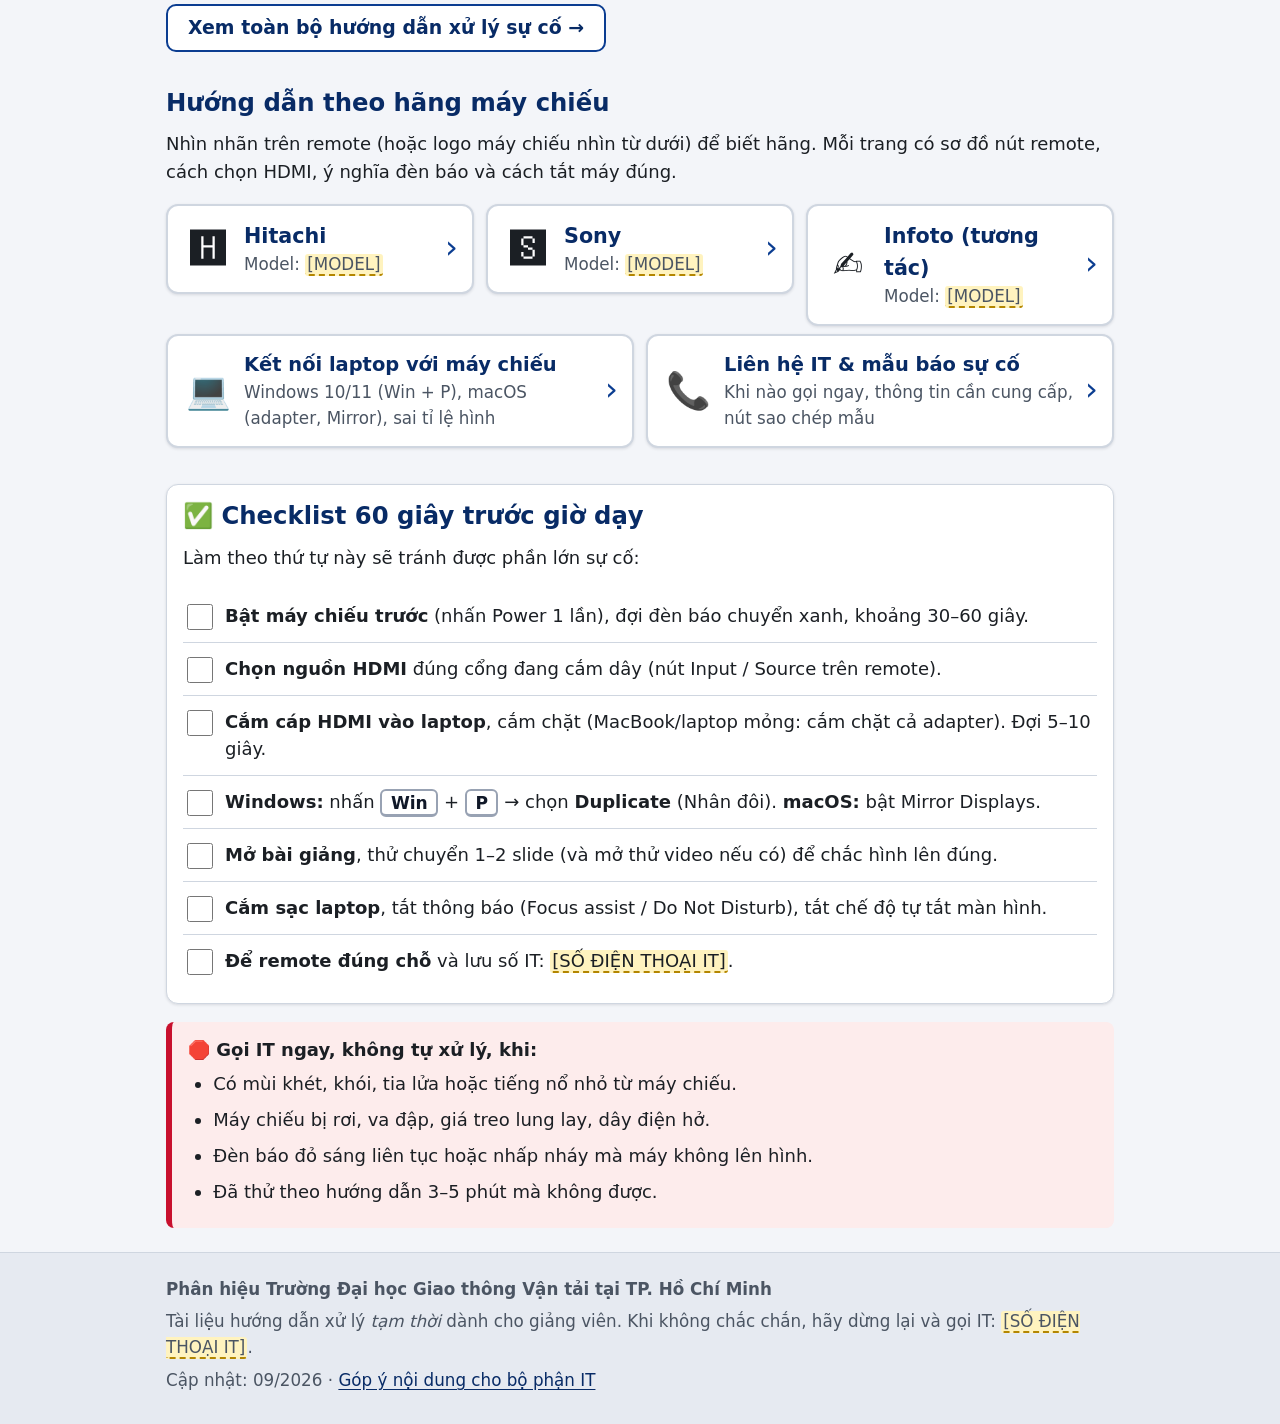
==== commit 2dd46adf: "Bỏ các bước cần chạm vào máy chiếu treo trên cao Giảng viên không với tới máy chiếu (treo trần / tre" ====
--- a/index.html
+++ b/index.html
@@ -39,7 +39,7 @@
 
   <main id="main" class="container">
     <h1 class="page-title">Máy chiếu gặp sự cố? Thử theo hướng dẫn trong 3–5 phút.</h1>
-    <p class="lead">Trang này giúp thầy cô tự khắc phục <strong>tạm thời</strong> các lỗi máy chiếu thường gặp ngay tại lớp. Nếu đã thử mà không được, hoặc thấy dấu hiệu bất thường (mùi khét, khói, đèn báo đỏ), hãy dừng lại và gọi IT.</p>
+    <p class="lead">Trang này giúp thầy cô tự khắc phục <strong>tạm thời</strong> các lỗi máy chiếu thường gặp ngay tại lớp. Máy chiếu được <strong>treo trên cao</strong> nên chỉ cần thao tác trên <strong>remote</strong>, <strong>đầu cáp ở bàn giảng viên</strong> và <strong>laptop</strong>. Nếu đã thử mà không được, hoặc thấy dấu hiệu bất thường (mùi khét, khói, đèn báo đỏ), hãy dừng lại và gọi IT.</p>
 
     <section class="call-box" aria-labelledby="goi-it-title">
       <h2 class="call-box__title" id="goi-it-title">📞 Cần hỗ trợ ngay?</h2>
@@ -70,7 +70,7 @@
       </form>
 
       <ul class="cards" id="ds-trieu-chung">
-        <li data-keywords="không bật được, không lên nguồn, đèn báo không sáng, power, không khởi động, mất điện, ổ cắm">
+        <li data-keywords="không bật được, không lên nguồn, đèn báo không sáng, power, không khởi động, mất điện, công tắc phòng">
           <a class="card__link" href="su-co.html#khong-bat-duoc">
             <span class="card__icon" aria-hidden="true">🔌</span>
             <span class="card__title">Máy chiếu không bật được</span>
@@ -119,7 +119,7 @@
             <span class="card__desc">Chữ ngược trái-phải hoặc lộn đầu</span>
           </a>
         </li>
-        <li data-keywords="đóng băng, đứng hình, freeze, blank, av mute, màn đen, màn hình đen, không đổi slide, nắp ống kính">
+        <li data-keywords="đóng băng, đứng hình, freeze, blank, av mute, màn đen, màn hình đen, không đổi slide">
           <a class="card__link" href="su-co.html#dong-bang-man-den">
             <span class="card__icon" aria-hidden="true">⏸️</span>
             <span class="card__title">Hình đứng yên / màn đen dù máy đang chạy</span>
@@ -146,7 +146,7 @@
 
     <section class="section" aria-labelledby="hang-title">
       <h2 id="hang-title">Hướng dẫn theo hãng máy chiếu</h2>
-      <p>Nhìn nhãn trên thân máy hoặc remote để biết hãng. Mỗi trang có sơ đồ nút, cách chọn HDMI, ý nghĩa đèn báo và cách tắt máy đúng.</p>
+      <p>Nhìn nhãn trên remote (hoặc logo máy chiếu nhìn từ dưới) để biết hãng. Mỗi trang có sơ đồ nút remote, cách chọn HDMI, ý nghĩa đèn báo và cách tắt máy đúng.</p>
       <ul class="cards cards--3">
         <li>
           <a class="card__link card--brand" href="hitachi.html">
@@ -194,7 +194,7 @@
       <ul class="checklist">
         <li><label><input type="checkbox"> <span><strong>Bật máy chiếu trước</strong> (nhấn Power 1 lần), đợi đèn báo chuyển xanh, khoảng 30–60 giây.</span></label></li>
         <li><label><input type="checkbox"> <span><strong>Chọn nguồn HDMI</strong> đúng cổng đang cắm dây (nút Input / Source trên remote).</span></label></li>
-        <li><label><input type="checkbox"> <span><strong>Cắm cáp HDMI vào laptop</strong>, cắm chặt cả hai đầu (MacBook/laptop mỏng: cắm chặt cả adapter). Đợi 5–10 giây.</span></label></li>
+        <li><label><input type="checkbox"> <span><strong>Cắm cáp HDMI vào laptop</strong>, cắm chặt (MacBook/laptop mỏng: cắm chặt cả adapter). Đợi 5–10 giây.</span></label></li>
         <li><label><input type="checkbox"> <span><strong>Windows:</strong> nhấn <kbd>Win</kbd> + <kbd>P</kbd> → chọn <strong>Duplicate</strong> (Nhân đôi). <strong>macOS:</strong> bật Mirror Displays.</span></label></li>
         <li><label><input type="checkbox"> <span><strong>Mở bài giảng</strong>, thử chuyển 1–2 slide (và mở thử video nếu có) để chắc hình lên đúng.</span></label></li>
         <li><label><input type="checkbox"> <span><strong>Cắm sạc laptop</strong>, tắt thông báo (Focus assist / Do Not Disturb), tắt chế độ tự tắt màn hình.</span></label></li>
--- a/assets/css/style.css
+++ b/assets/css/style.css
@@ -1156,10 +1156,6 @@
   .cards--3 {
     grid-template-columns: repeat(3, 1fr);
   }
-
-  .figure-row--3 {
-    grid-template-columns: repeat(3, 1fr);
-  }
 }
 
 /* ---------- In ấn: dán tại phòng học ---------- */
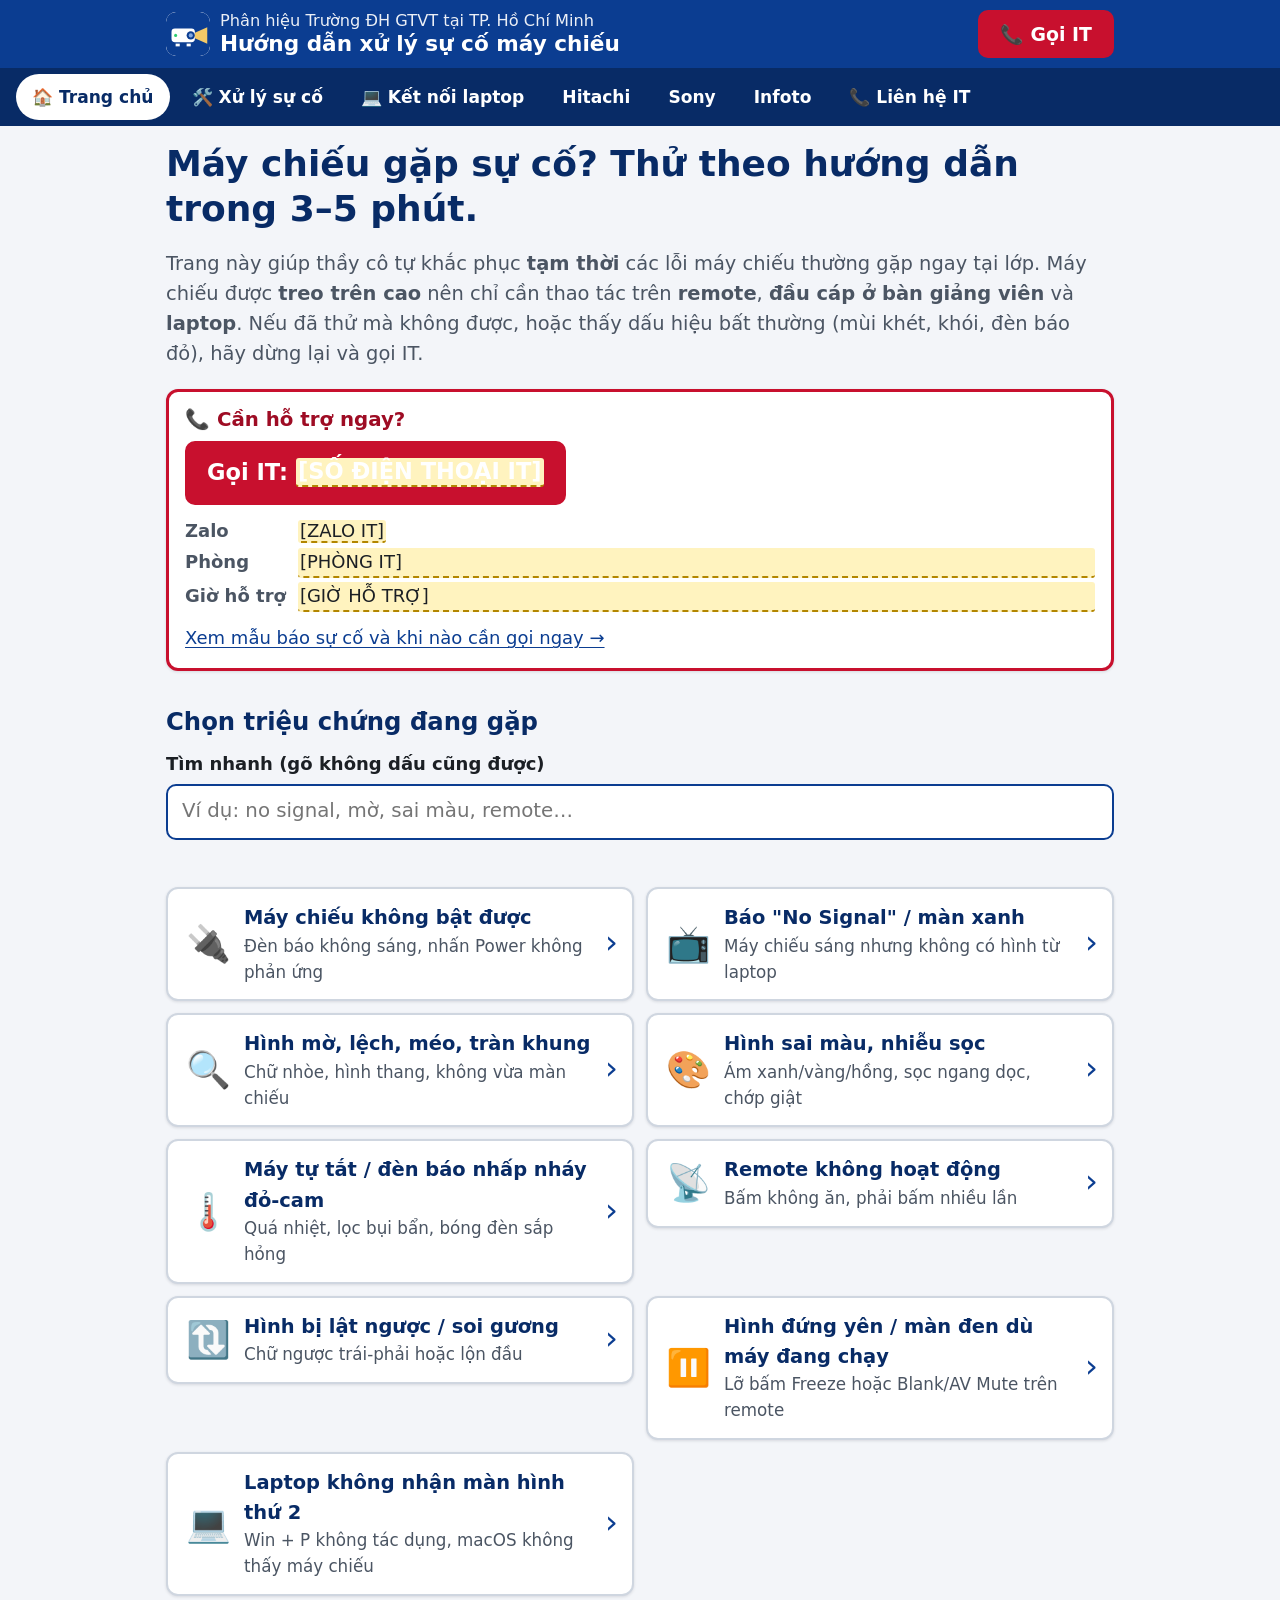
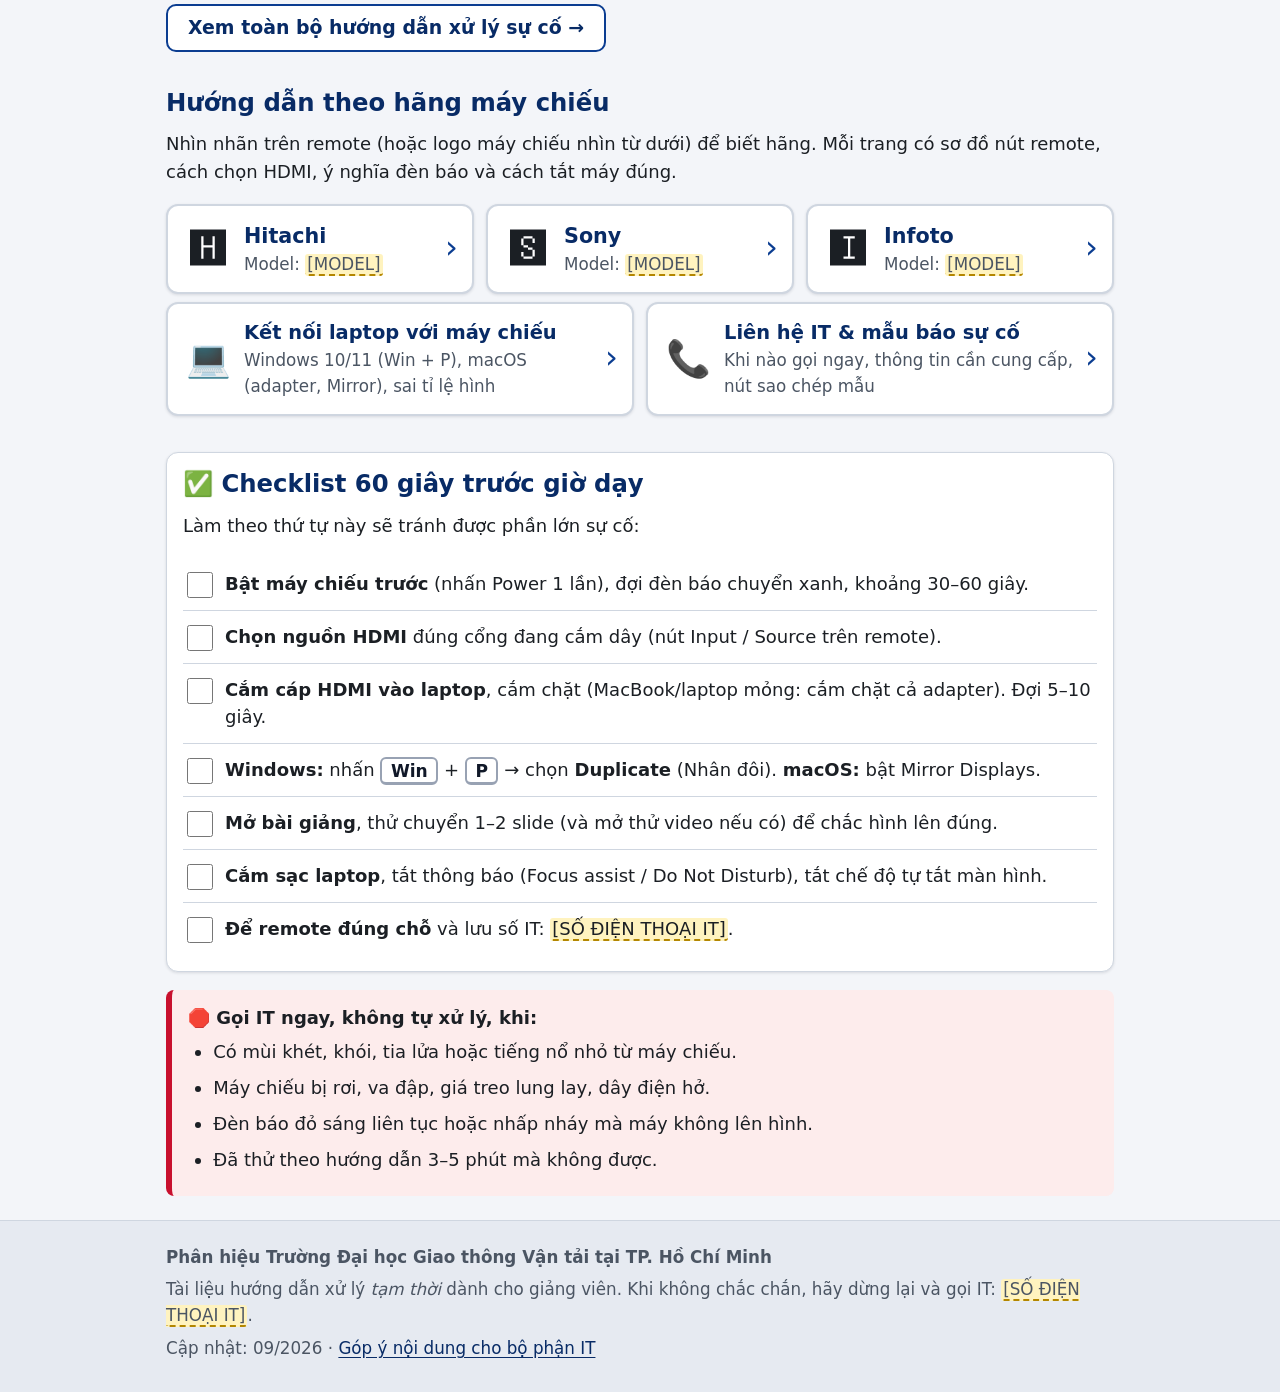
==== commit d7acc1ff: "Bỏ phần hướng dẫn chức năng tương tác của máy chiếu Infoto Thầy cô chủ yếu dùng Infoto để trình chiế" ====
--- a/index.html
+++ b/index.html
@@ -105,7 +105,7 @@
             <span class="card__desc">Quá nhiệt, lọc bụi bẩn, bóng đèn sắp hỏng</span>
           </a>
         </li>
-        <li data-keywords="remote, điều khiển, bấm không ăn, pin, hồng ngoại, cảm biến, không phản hồi">
+        <li data-keywords="remote, điều khiển, bấm không ăn, pin, hết pin, pin dự phòng, phòng nước, hồng ngoại, cảm biến, không phản hồi">
           <a class="card__link" href="su-co.html#remote">
             <span class="card__icon" aria-hidden="true">📡</span>
             <span class="card__title">Remote không hoạt động</span>
@@ -133,13 +133,6 @@
             <span class="card__desc">Win + P không tác dụng, macOS không thấy máy chiếu</span>
           </a>
         </li>
-        <li data-keywords="infoto, tương tác, bút, chạm, touch, pen, calibrate, hiệu chỉnh, usb, không phản hồi, lệch điểm chạm">
-          <a class="card__link" href="su-co.html#infoto-tuong-tac">
-            <span class="card__icon" aria-hidden="true">✍️</span>
-            <span class="card__title">Infoto: bút / chạm không phản hồi</span>
-            <span class="card__desc">Chạm không ăn, chạm bị lệch, nét vẽ đứt quãng</span>
-          </a>
-        </li>
       </ul>
       <p><a class="btn btn--secondary" href="su-co.html">Xem toàn bộ hướng dẫn xử lý sự cố →</a></p>
     </section>
@@ -164,8 +157,8 @@
         </li>
         <li>
           <a class="card__link card--brand" href="infoto.html">
-            <span class="card__icon" aria-hidden="true">✍️</span>
-            <span class="card__title">Infoto (tương tác)</span>
+            <span class="card__icon" aria-hidden="true">🅸</span>
+            <span class="card__title">Infoto</span>
             <span class="card__desc">Model: <span data-config="model_infoto">[MODEL]</span></span>
           </a>
         </li>
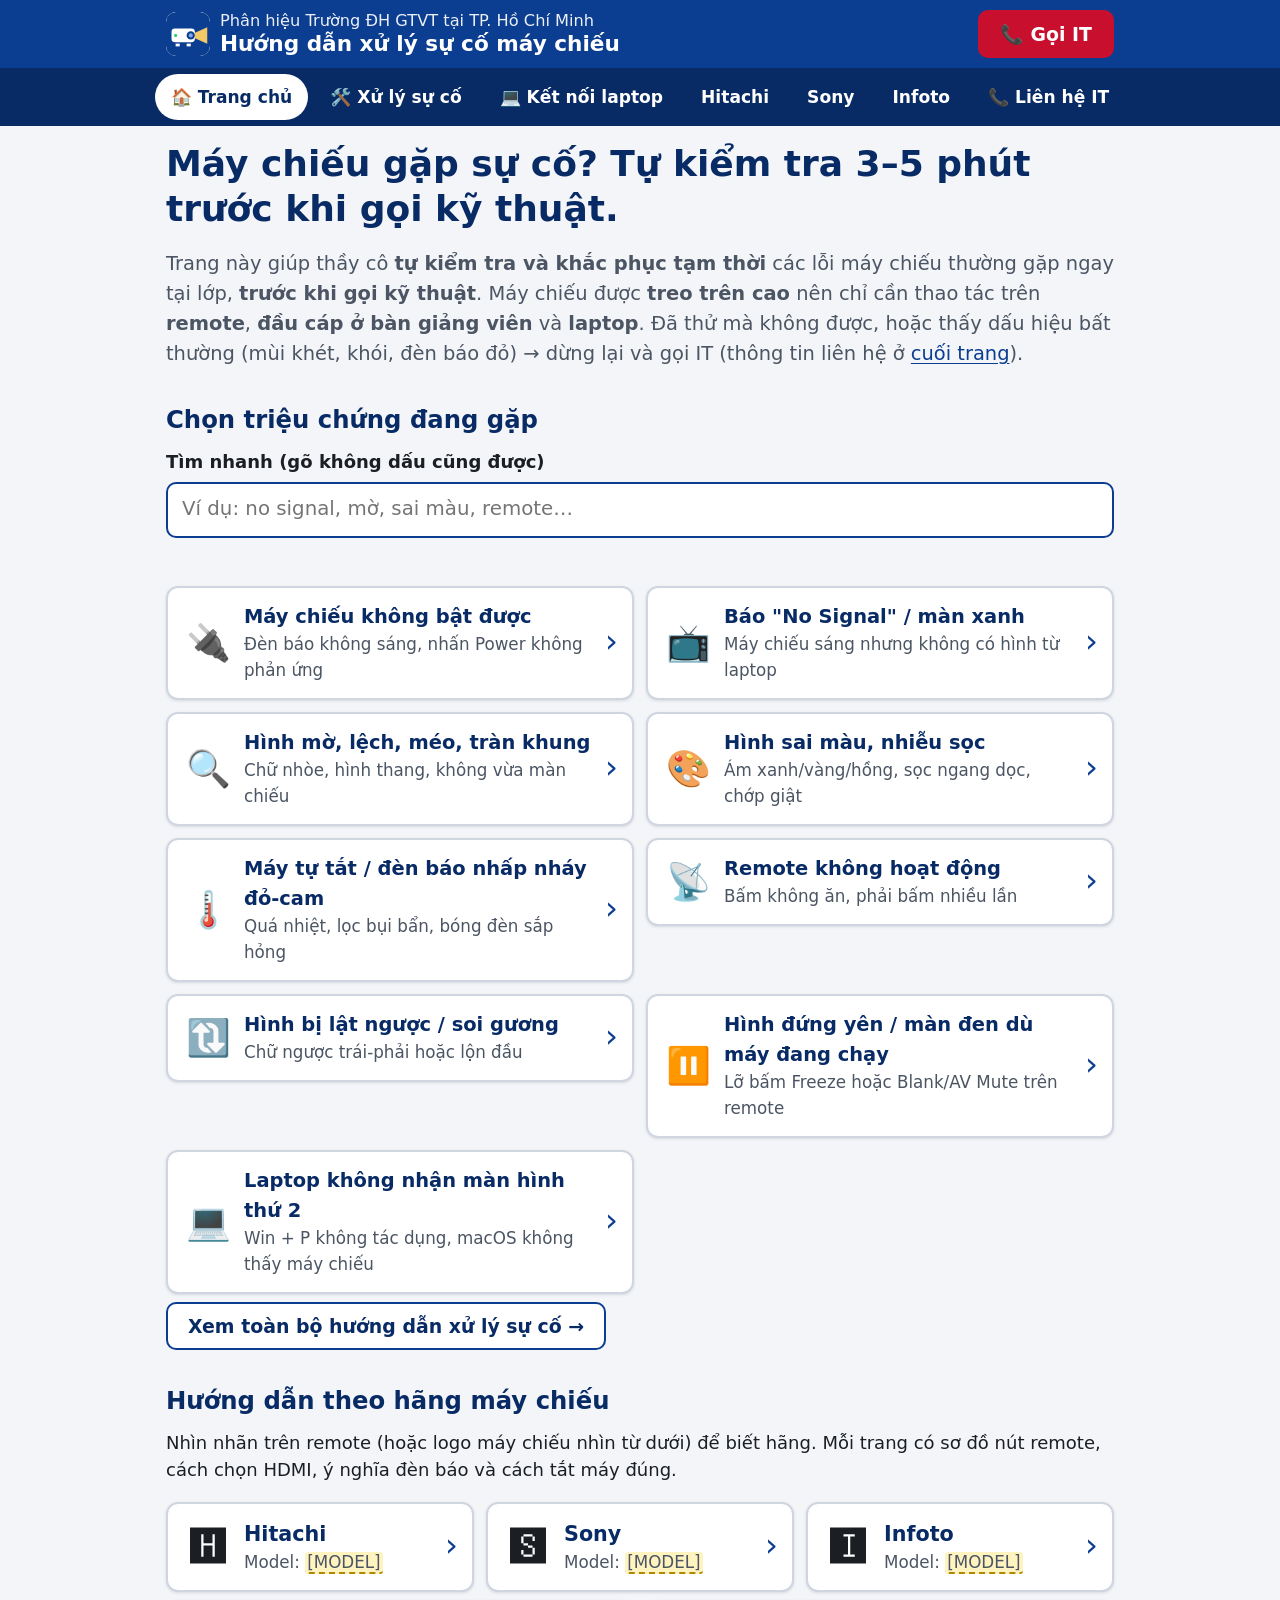
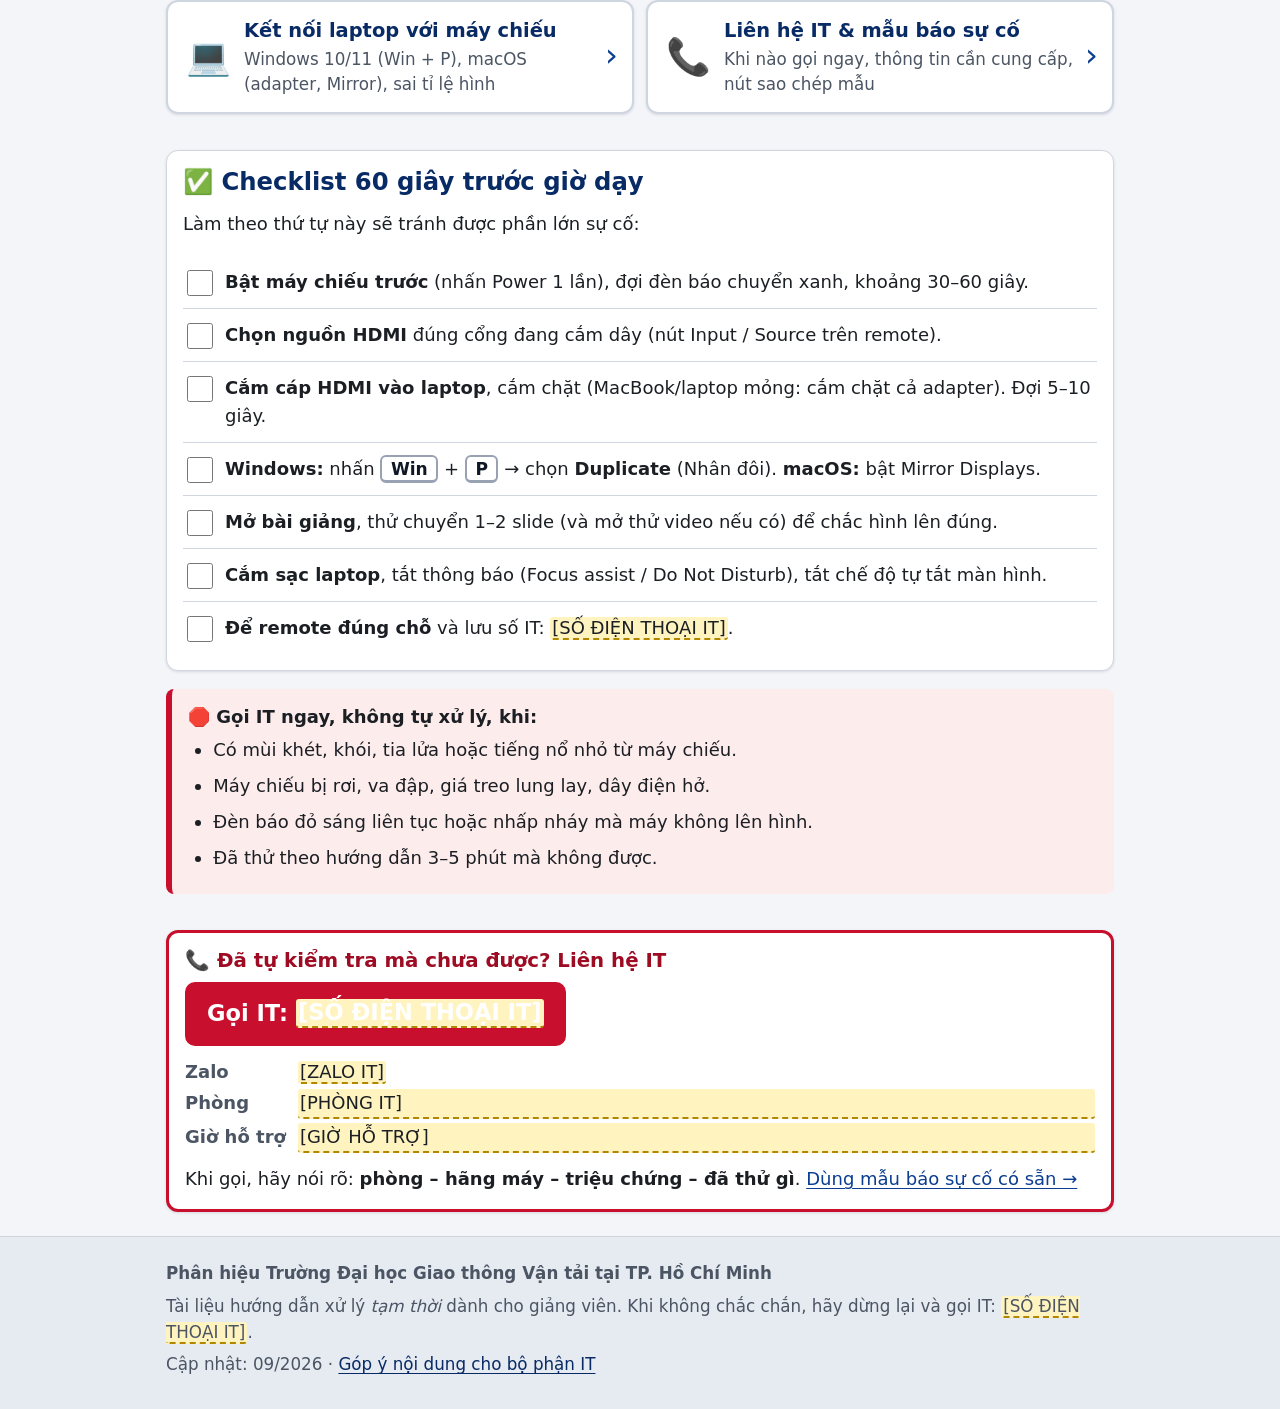
==== commit 9866006e: "Trang chủ: chuyển hộp liên hệ IT xuống cuối, ưu tiên tự kiểm tra trước - Bỏ hộp "Cần hỗ trợ ngay?" ở" ====
--- a/index.html
+++ b/index.html
@@ -38,11 +38,159 @@
   </header>
 
   <main id="main" class="container">
-    <h1 class="page-title">Máy chiếu gặp sự cố? Thử theo hướng dẫn trong 3–5 phút.</h1>
-    <p class="lead">Trang này giúp thầy cô tự khắc phục <strong>tạm thời</strong> các lỗi máy chiếu thường gặp ngay tại lớp. Máy chiếu được <strong>treo trên cao</strong> nên chỉ cần thao tác trên <strong>remote</strong>, <strong>đầu cáp ở bàn giảng viên</strong> và <strong>laptop</strong>. Nếu đã thử mà không được, hoặc thấy dấu hiệu bất thường (mùi khét, khói, đèn báo đỏ), hãy dừng lại và gọi IT.</p>
-
-    <section class="call-box" aria-labelledby="goi-it-title">
-      <h2 class="call-box__title" id="goi-it-title">📞 Cần hỗ trợ ngay?</h2>
+    <h1 class="page-title">Máy chiếu gặp sự cố? Tự kiểm tra 3–5 phút trước khi gọi kỹ thuật.</h1>
+    <p class="lead">Trang này giúp thầy cô <strong>tự kiểm tra và khắc phục tạm thời</strong> các lỗi máy chiếu thường gặp ngay tại lớp, <strong>trước khi gọi kỹ thuật</strong>. Máy chiếu được <strong>treo trên cao</strong> nên chỉ cần thao tác trên <strong>remote</strong>, <strong>đầu cáp ở bàn giảng viên</strong> và <strong>laptop</strong>. Đã thử mà không được, hoặc thấy dấu hiệu bất thường (mùi khét, khói, đèn báo đỏ) → dừng lại và gọi IT (thông tin liên hệ ở <a href="#goi-it">cuối trang</a>).</p>
+
+    <section class="section" aria-labelledby="trieu-chung-title">
+      <h2 id="trieu-chung-title">Chọn triệu chứng đang gặp</h2>
+
+      <form class="search" role="search" action="#" autocomplete="off">
+        <label class="search__label" for="tim">Tìm nhanh (gõ không dấu cũng được)</label>
+        <input class="search__input" id="tim" type="search" placeholder="Ví dụ: no signal, mờ, sai màu, remote…">
+        <p class="search__status" id="tim-status" aria-live="polite"></p>
+        <div class="note note--warn search__empty" id="tim-khong-thay" hidden>
+          <strong>Không tìm thấy mục phù hợp.</strong> Hãy xem toàn bộ danh sách bên dưới hoặc <a href="lien-he.html">gọi IT</a>.
+        </div>
+      </form>
+
+      <ul class="cards" id="ds-trieu-chung">
+        <li data-keywords="không bật được, không lên nguồn, đèn báo không sáng, power, không khởi động, mất điện, công tắc phòng">
+          <a class="card__link" href="su-co.html#khong-bat-duoc">
+            <span class="card__icon" aria-hidden="true">🔌</span>
+            <span class="card__title">Máy chiếu không bật được</span>
+            <span class="card__desc">Đèn báo không sáng, nhấn Power không phản ứng</span>
+          </a>
+        </li>
+        <li data-keywords="no signal, no input, không có tín hiệu, màn xanh, màn hình xanh, searching, không lên hình, hdmi, input, source">
+          <a class="card__link" href="su-co.html#no-signal">
+            <span class="card__icon" aria-hidden="true">📺</span>
+            <span class="card__title">Báo "No Signal" / màn xanh</span>
+            <span class="card__desc">Máy chiếu sáng nhưng không có hình từ laptop</span>
+          </a>
+        </li>
+        <li data-keywords="mờ, nhòe, lệch, méo, hình thang, tràn khung, thiếu hình, focus, keystone, zoom, độ phân giải, viền đen">
+          <a class="card__link" href="su-co.html#hinh-mo-lech">
+            <span class="card__icon" aria-hidden="true">🔍</span>
+            <span class="card__title">Hình mờ, lệch, méo, tràn khung</span>
+            <span class="card__desc">Chữ nhòe, hình thang, không vừa màn chiếu</span>
+          </a>
+        </li>
+        <li data-keywords="sai màu, ám xanh, ám vàng, ám hồng, tím, nhiễu, sọc, chớp, cáp lỏng, picture mode">
+          <a class="card__link" href="su-co.html#sai-mau">
+            <span class="card__icon" aria-hidden="true">🎨</span>
+            <span class="card__title">Hình sai màu, nhiễu sọc</span>
+            <span class="card__desc">Ám xanh/vàng/hồng, sọc ngang dọc, chớp giật</span>
+          </a>
+        </li>
+        <li data-keywords="tự tắt, đèn đỏ, nhấp nháy, đỏ cam, quá nhiệt, nóng, quạt kêu, lọc bụi, bóng đèn, lamp, temp">
+          <a class="card__link" href="su-co.html#tu-tat">
+            <span class="card__icon" aria-hidden="true">🌡️</span>
+            <span class="card__title">Máy tự tắt / đèn báo nhấp nháy đỏ-cam</span>
+            <span class="card__desc">Quá nhiệt, lọc bụi bẩn, bóng đèn sắp hỏng</span>
+          </a>
+        </li>
+        <li data-keywords="remote, điều khiển, bấm không ăn, pin, hết pin, pin dự phòng, phòng nước, hồng ngoại, cảm biến, không phản hồi">
+          <a class="card__link" href="su-co.html#remote">
+            <span class="card__icon" aria-hidden="true">📡</span>
+            <span class="card__title">Remote không hoạt động</span>
+            <span class="card__desc">Bấm không ăn, phải bấm nhiều lần</span>
+          </a>
+        </li>
+        <li data-keywords="lật ngược, lộn ngược, gương, mirror, ceiling, rear, chữ ngược, hình ngược">
+          <a class="card__link" href="su-co.html#hinh-lat-nguoc">
+            <span class="card__icon" aria-hidden="true">🔃</span>
+            <span class="card__title">Hình bị lật ngược / soi gương</span>
+            <span class="card__desc">Chữ ngược trái-phải hoặc lộn đầu</span>
+          </a>
+        </li>
+        <li data-keywords="đóng băng, đứng hình, freeze, blank, av mute, màn đen, màn hình đen, không đổi slide">
+          <a class="card__link" href="su-co.html#dong-bang-man-den">
+            <span class="card__icon" aria-hidden="true">⏸️</span>
+            <span class="card__title">Hình đứng yên / màn đen dù máy đang chạy</span>
+            <span class="card__desc">Lỡ bấm Freeze hoặc Blank/AV Mute trên remote</span>
+          </a>
+        </li>
+        <li data-keywords="laptop không nhận, màn hình thứ hai, second screen, detect, win p, duplicate, extend, macbook, adapter, usb-c, display">
+          <a class="card__link" href="su-co.html#laptop-khong-nhan">
+            <span class="card__icon" aria-hidden="true">💻</span>
+            <span class="card__title">Laptop không nhận màn hình thứ 2</span>
+            <span class="card__desc">Win + P không tác dụng, macOS không thấy máy chiếu</span>
+          </a>
+        </li>
+      </ul>
+      <p><a class="btn btn--secondary" href="su-co.html">Xem toàn bộ hướng dẫn xử lý sự cố →</a></p>
+    </section>
+
+    <section class="section" aria-labelledby="hang-title">
+      <h2 id="hang-title">Hướng dẫn theo hãng máy chiếu</h2>
+      <p>Nhìn nhãn trên remote (hoặc logo máy chiếu nhìn từ dưới) để biết hãng. Mỗi trang có sơ đồ nút remote, cách chọn HDMI, ý nghĩa đèn báo và cách tắt máy đúng.</p>
+      <ul class="cards cards--3">
+        <li>
+          <a class="card__link card--brand" href="hitachi.html">
+            <span class="card__icon" aria-hidden="true">🅷</span>
+            <span class="card__title">Hitachi</span>
+            <span class="card__desc">Model: <span data-config="model_hitachi">[MODEL]</span></span>
+          </a>
+        </li>
+        <li>
+          <a class="card__link card--brand" href="sony.html">
+            <span class="card__icon" aria-hidden="true">🆂</span>
+            <span class="card__title">Sony</span>
+            <span class="card__desc">Model: <span data-config="model_sony">[MODEL]</span></span>
+          </a>
+        </li>
+        <li>
+          <a class="card__link card--brand" href="infoto.html">
+            <span class="card__icon" aria-hidden="true">🅸</span>
+            <span class="card__title">Infoto</span>
+            <span class="card__desc">Model: <span data-config="model_infoto">[MODEL]</span></span>
+          </a>
+        </li>
+      </ul>
+      <ul class="cards">
+        <li>
+          <a class="card__link" href="ket-noi-laptop.html">
+            <span class="card__icon" aria-hidden="true">💻</span>
+            <span class="card__title">Kết nối laptop với máy chiếu</span>
+            <span class="card__desc">Windows 10/11 (Win + P), macOS (adapter, Mirror), sai tỉ lệ hình</span>
+          </a>
+        </li>
+        <li>
+          <a class="card__link" href="lien-he.html">
+            <span class="card__icon" aria-hidden="true">📞</span>
+            <span class="card__title">Liên hệ IT &amp; mẫu báo sự cố</span>
+            <span class="card__desc">Khi nào gọi ngay, thông tin cần cung cấp, nút sao chép mẫu</span>
+          </a>
+        </li>
+      </ul>
+    </section>
+
+    <section class="section box" aria-labelledby="checklist-title">
+      <h2 id="checklist-title">✅ Checklist 60 giây trước giờ dạy</h2>
+      <p>Làm theo thứ tự này sẽ tránh được phần lớn sự cố:</p>
+      <ul class="checklist">
+        <li><label><input type="checkbox"> <span><strong>Bật máy chiếu trước</strong> (nhấn Power 1 lần), đợi đèn báo chuyển xanh, khoảng 30–60 giây.</span></label></li>
+        <li><label><input type="checkbox"> <span><strong>Chọn nguồn HDMI</strong> đúng cổng đang cắm dây (nút Input / Source trên remote).</span></label></li>
+        <li><label><input type="checkbox"> <span><strong>Cắm cáp HDMI vào laptop</strong>, cắm chặt (MacBook/laptop mỏng: cắm chặt cả adapter). Đợi 5–10 giây.</span></label></li>
+        <li><label><input type="checkbox"> <span><strong>Windows:</strong> nhấn <kbd>Win</kbd> + <kbd>P</kbd> → chọn <strong>Duplicate</strong> (Nhân đôi). <strong>macOS:</strong> bật Mirror Displays.</span></label></li>
+        <li><label><input type="checkbox"> <span><strong>Mở bài giảng</strong>, thử chuyển 1–2 slide (và mở thử video nếu có) để chắc hình lên đúng.</span></label></li>
+        <li><label><input type="checkbox"> <span><strong>Cắm sạc laptop</strong>, tắt thông báo (Focus assist / Do Not Disturb), tắt chế độ tự tắt màn hình.</span></label></li>
+        <li><label><input type="checkbox"> <span><strong>Để remote đúng chỗ</strong> và lưu số IT: <span data-config="sdt_it">[SỐ ĐIỆN THOẠI IT]</span>.</span></label></li>
+      </ul>
+    </section>
+
+    <section class="section note note--stop" aria-labelledby="khan-title">
+      <strong class="note__title" id="khan-title">🛑 Gọi IT ngay, không tự xử lý, khi:</strong>
+      <ul style="margin:0">
+        <li>Có mùi khét, khói, tia lửa hoặc tiếng nổ nhỏ từ máy chiếu.</li>
+        <li>Máy chiếu bị rơi, va đập, giá treo lung lay, dây điện hở.</li>
+        <li>Đèn báo đỏ sáng liên tục hoặc nhấp nháy mà máy không lên hình.</li>
+        <li>Đã thử theo hướng dẫn 3–5 phút mà không được.</li>
+      </ul>
+    </section>
+
+    <section class="call-box section" aria-labelledby="goi-it-title" id="goi-it">
+      <h2 class="call-box__title" id="goi-it-title">📞 Đã tự kiểm tra mà chưa được? Liên hệ IT</h2>
       <a class="btn btn--call btn--big" href="lien-he.html" data-config-tel="sdt_it">
         Gọi IT: <span data-config="sdt_it">[SỐ ĐIỆN THOẠI IT]</span>
       </a>
@@ -54,155 +202,7 @@
         <dt>Giờ hỗ trợ</dt>
         <dd data-config="gio_ho_tro">[GIỜ HỖ TRỢ]</dd>
       </dl>
-      <p style="margin:12px 0 0"><a href="lien-he.html">Xem mẫu báo sự cố và khi nào cần gọi ngay →</a></p>
-    </section>
-
-    <section class="section" aria-labelledby="trieu-chung-title">
-      <h2 id="trieu-chung-title">Chọn triệu chứng đang gặp</h2>
-
-      <form class="search" role="search" action="#" autocomplete="off">
-        <label class="search__label" for="tim">Tìm nhanh (gõ không dấu cũng được)</label>
-        <input class="search__input" id="tim" type="search" placeholder="Ví dụ: no signal, mờ, sai màu, remote…">
-        <p class="search__status" id="tim-status" aria-live="polite"></p>
-        <div class="note note--warn search__empty" id="tim-khong-thay" hidden>
-          <strong>Không tìm thấy mục phù hợp.</strong> Hãy xem toàn bộ danh sách bên dưới hoặc <a href="lien-he.html">gọi IT</a>.
-        </div>
-      </form>
-
-      <ul class="cards" id="ds-trieu-chung">
-        <li data-keywords="không bật được, không lên nguồn, đèn báo không sáng, power, không khởi động, mất điện, công tắc phòng">
-          <a class="card__link" href="su-co.html#khong-bat-duoc">
-            <span class="card__icon" aria-hidden="true">🔌</span>
-            <span class="card__title">Máy chiếu không bật được</span>
-            <span class="card__desc">Đèn báo không sáng, nhấn Power không phản ứng</span>
-          </a>
-        </li>
-        <li data-keywords="no signal, no input, không có tín hiệu, màn xanh, màn hình xanh, searching, không lên hình, hdmi, input, source">
-          <a class="card__link" href="su-co.html#no-signal">
-            <span class="card__icon" aria-hidden="true">📺</span>
-            <span class="card__title">Báo "No Signal" / màn xanh</span>
-            <span class="card__desc">Máy chiếu sáng nhưng không có hình từ laptop</span>
-          </a>
-        </li>
-        <li data-keywords="mờ, nhòe, lệch, méo, hình thang, tràn khung, thiếu hình, focus, keystone, zoom, độ phân giải, viền đen">
-          <a class="card__link" href="su-co.html#hinh-mo-lech">
-            <span class="card__icon" aria-hidden="true">🔍</span>
-            <span class="card__title">Hình mờ, lệch, méo, tràn khung</span>
-            <span class="card__desc">Chữ nhòe, hình thang, không vừa màn chiếu</span>
-          </a>
-        </li>
-        <li data-keywords="sai màu, ám xanh, ám vàng, ám hồng, tím, nhiễu, sọc, chớp, cáp lỏng, picture mode">
-          <a class="card__link" href="su-co.html#sai-mau">
-            <span class="card__icon" aria-hidden="true">🎨</span>
-            <span class="card__title">Hình sai màu, nhiễu sọc</span>
-            <span class="card__desc">Ám xanh/vàng/hồng, sọc ngang dọc, chớp giật</span>
-          </a>
-        </li>
-        <li data-keywords="tự tắt, đèn đỏ, nhấp nháy, đỏ cam, quá nhiệt, nóng, quạt kêu, lọc bụi, bóng đèn, lamp, temp">
-          <a class="card__link" href="su-co.html#tu-tat">
-            <span class="card__icon" aria-hidden="true">🌡️</span>
-            <span class="card__title">Máy tự tắt / đèn báo nhấp nháy đỏ-cam</span>
-            <span class="card__desc">Quá nhiệt, lọc bụi bẩn, bóng đèn sắp hỏng</span>
-          </a>
-        </li>
-        <li data-keywords="remote, điều khiển, bấm không ăn, pin, hết pin, pin dự phòng, phòng nước, hồng ngoại, cảm biến, không phản hồi">
-          <a class="card__link" href="su-co.html#remote">
-            <span class="card__icon" aria-hidden="true">📡</span>
-            <span class="card__title">Remote không hoạt động</span>
-            <span class="card__desc">Bấm không ăn, phải bấm nhiều lần</span>
-          </a>
-        </li>
-        <li data-keywords="lật ngược, lộn ngược, gương, mirror, ceiling, rear, chữ ngược, hình ngược">
-          <a class="card__link" href="su-co.html#hinh-lat-nguoc">
-            <span class="card__icon" aria-hidden="true">🔃</span>
-            <span class="card__title">Hình bị lật ngược / soi gương</span>
-            <span class="card__desc">Chữ ngược trái-phải hoặc lộn đầu</span>
-          </a>
-        </li>
-        <li data-keywords="đóng băng, đứng hình, freeze, blank, av mute, màn đen, màn hình đen, không đổi slide">
-          <a class="card__link" href="su-co.html#dong-bang-man-den">
-            <span class="card__icon" aria-hidden="true">⏸️</span>
-            <span class="card__title">Hình đứng yên / màn đen dù máy đang chạy</span>
-            <span class="card__desc">Lỡ bấm Freeze hoặc Blank/AV Mute trên remote</span>
-          </a>
-        </li>
-        <li data-keywords="laptop không nhận, màn hình thứ hai, second screen, detect, win p, duplicate, extend, macbook, adapter, usb-c, display">
-          <a class="card__link" href="su-co.html#laptop-khong-nhan">
-            <span class="card__icon" aria-hidden="true">💻</span>
-            <span class="card__title">Laptop không nhận màn hình thứ 2</span>
-            <span class="card__desc">Win + P không tác dụng, macOS không thấy máy chiếu</span>
-          </a>
-        </li>
-      </ul>
-      <p><a class="btn btn--secondary" href="su-co.html">Xem toàn bộ hướng dẫn xử lý sự cố →</a></p>
-    </section>
-
-    <section class="section" aria-labelledby="hang-title">
-      <h2 id="hang-title">Hướng dẫn theo hãng máy chiếu</h2>
-      <p>Nhìn nhãn trên remote (hoặc logo máy chiếu nhìn từ dưới) để biết hãng. Mỗi trang có sơ đồ nút remote, cách chọn HDMI, ý nghĩa đèn báo và cách tắt máy đúng.</p>
-      <ul class="cards cards--3">
-        <li>
-          <a class="card__link card--brand" href="hitachi.html">
-            <span class="card__icon" aria-hidden="true">🅷</span>
-            <span class="card__title">Hitachi</span>
-            <span class="card__desc">Model: <span data-config="model_hitachi">[MODEL]</span></span>
-          </a>
-        </li>
-        <li>
-          <a class="card__link card--brand" href="sony.html">
-            <span class="card__icon" aria-hidden="true">🆂</span>
-            <span class="card__title">Sony</span>
-            <span class="card__desc">Model: <span data-config="model_sony">[MODEL]</span></span>
-          </a>
-        </li>
-        <li>
-          <a class="card__link card--brand" href="infoto.html">
-            <span class="card__icon" aria-hidden="true">🅸</span>
-            <span class="card__title">Infoto</span>
-            <span class="card__desc">Model: <span data-config="model_infoto">[MODEL]</span></span>
-          </a>
-        </li>
-      </ul>
-      <ul class="cards">
-        <li>
-          <a class="card__link" href="ket-noi-laptop.html">
-            <span class="card__icon" aria-hidden="true">💻</span>
-            <span class="card__title">Kết nối laptop với máy chiếu</span>
-            <span class="card__desc">Windows 10/11 (Win + P), macOS (adapter, Mirror), sai tỉ lệ hình</span>
-          </a>
-        </li>
-        <li>
-          <a class="card__link" href="lien-he.html">
-            <span class="card__icon" aria-hidden="true">📞</span>
-            <span class="card__title">Liên hệ IT &amp; mẫu báo sự cố</span>
-            <span class="card__desc">Khi nào gọi ngay, thông tin cần cung cấp, nút sao chép mẫu</span>
-          </a>
-        </li>
-      </ul>
-    </section>
-
-    <section class="section box" aria-labelledby="checklist-title">
-      <h2 id="checklist-title">✅ Checklist 60 giây trước giờ dạy</h2>
-      <p>Làm theo thứ tự này sẽ tránh được phần lớn sự cố:</p>
-      <ul class="checklist">
-        <li><label><input type="checkbox"> <span><strong>Bật máy chiếu trước</strong> (nhấn Power 1 lần), đợi đèn báo chuyển xanh, khoảng 30–60 giây.</span></label></li>
-        <li><label><input type="checkbox"> <span><strong>Chọn nguồn HDMI</strong> đúng cổng đang cắm dây (nút Input / Source trên remote).</span></label></li>
-        <li><label><input type="checkbox"> <span><strong>Cắm cáp HDMI vào laptop</strong>, cắm chặt (MacBook/laptop mỏng: cắm chặt cả adapter). Đợi 5–10 giây.</span></label></li>
-        <li><label><input type="checkbox"> <span><strong>Windows:</strong> nhấn <kbd>Win</kbd> + <kbd>P</kbd> → chọn <strong>Duplicate</strong> (Nhân đôi). <strong>macOS:</strong> bật Mirror Displays.</span></label></li>
-        <li><label><input type="checkbox"> <span><strong>Mở bài giảng</strong>, thử chuyển 1–2 slide (và mở thử video nếu có) để chắc hình lên đúng.</span></label></li>
-        <li><label><input type="checkbox"> <span><strong>Cắm sạc laptop</strong>, tắt thông báo (Focus assist / Do Not Disturb), tắt chế độ tự tắt màn hình.</span></label></li>
-        <li><label><input type="checkbox"> <span><strong>Để remote đúng chỗ</strong> và lưu số IT: <span data-config="sdt_it">[SỐ ĐIỆN THOẠI IT]</span>.</span></label></li>
-      </ul>
-    </section>
-
-    <section class="section note note--stop" aria-labelledby="khan-title">
-      <strong class="note__title" id="khan-title">🛑 Gọi IT ngay, không tự xử lý, khi:</strong>
-      <ul style="margin:0">
-        <li>Có mùi khét, khói, tia lửa hoặc tiếng nổ nhỏ từ máy chiếu.</li>
-        <li>Máy chiếu bị rơi, va đập, giá treo lung lay, dây điện hở.</li>
-        <li>Đèn báo đỏ sáng liên tục hoặc nhấp nháy mà máy không lên hình.</li>
-        <li>Đã thử theo hướng dẫn 3–5 phút mà không được.</li>
-      </ul>
+      <p style="margin:12px 0 0">Khi gọi, hãy nói rõ: <strong>phòng – hãng máy – triệu chứng – đã thử gì</strong>. <a href="lien-he.html#mau">Dùng mẫu báo sự cố có sẵn →</a></p>
     </section>
   </main>
 
--- a/assets/css/style.css
+++ b/assets/css/style.css
@@ -259,8 +259,10 @@
 
 .site-nav ul {
   list-style: none;
-  margin: 0;
+  margin: 0 auto;
   padding: 6px 16px;
+  width: max-content; /* rộng vừa nội dung để căn giữa trên màn hình rộng */
+  max-width: 100%; /* dài hơn màn hình (điện thoại) thì cuộn ngang */
   display: flex;
   gap: 6px;
   overflow-x: auto;
@@ -451,6 +453,10 @@
   padding: 16px;
   margin: 16px 0 24px;
   box-shadow: var(--shadow);
+}
+
+.section.call-box {
+  margin-top: 2rem;
 }
 
 .call-box__title {
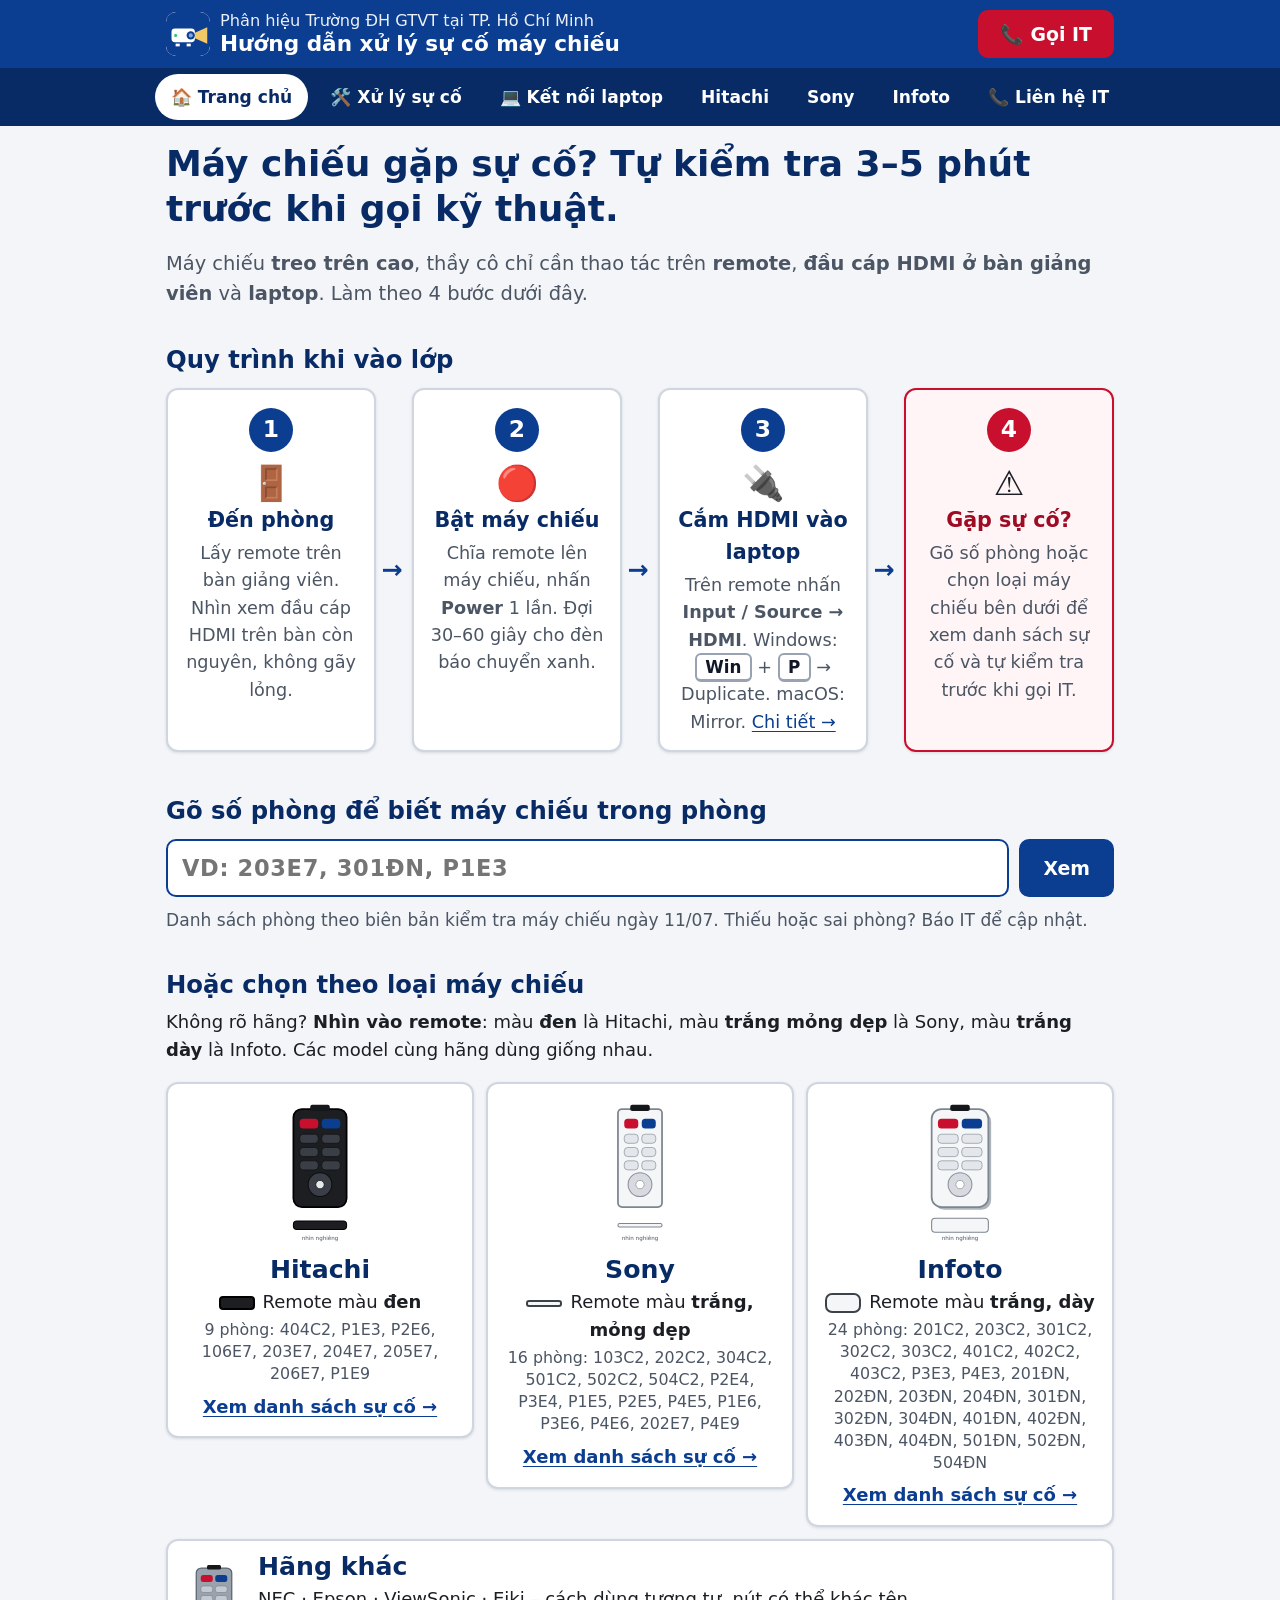
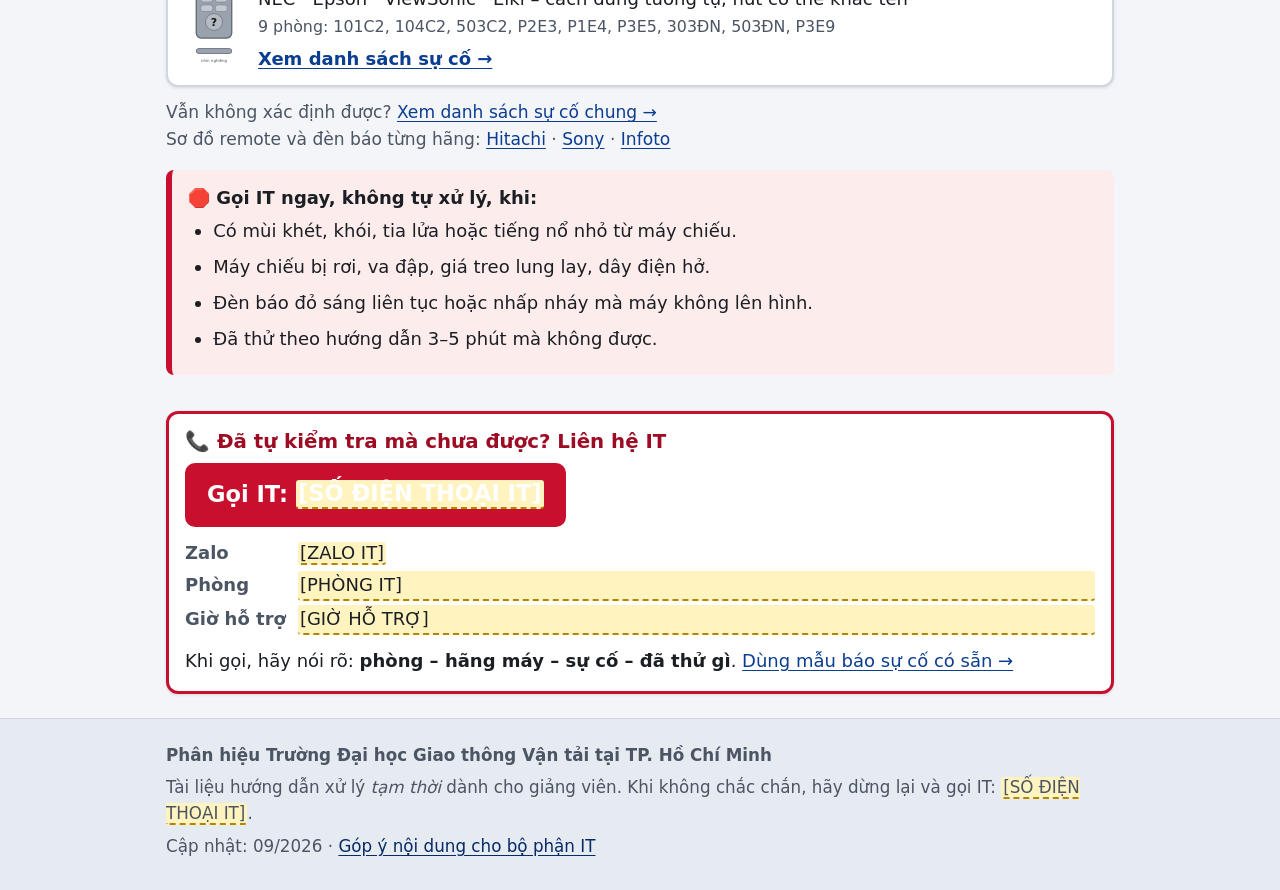
==== commit a8e51cb1: "Trang chủ theo quy trình 4 bước, chọn hãng theo remote, tra phòng → hãng máy chiếu - Trang chủ: quy " ====
--- a/index.html
+++ b/index.html
@@ -39,144 +39,108 @@
 
   <main id="main" class="container">
     <h1 class="page-title">Máy chiếu gặp sự cố? Tự kiểm tra 3–5 phút trước khi gọi kỹ thuật.</h1>
-    <p class="lead">Trang này giúp thầy cô <strong>tự kiểm tra và khắc phục tạm thời</strong> các lỗi máy chiếu thường gặp ngay tại lớp, <strong>trước khi gọi kỹ thuật</strong>. Máy chiếu được <strong>treo trên cao</strong> nên chỉ cần thao tác trên <strong>remote</strong>, <strong>đầu cáp ở bàn giảng viên</strong> và <strong>laptop</strong>. Đã thử mà không được, hoặc thấy dấu hiệu bất thường (mùi khét, khói, đèn báo đỏ) → dừng lại và gọi IT (thông tin liên hệ ở <a href="#goi-it">cuối trang</a>).</p>
+    <p class="lead">Máy chiếu <strong>treo trên cao</strong>, thầy cô chỉ cần thao tác trên <strong>remote</strong>, <strong>đầu cáp HDMI ở bàn giảng viên</strong> và <strong>laptop</strong>. Làm theo 4 bước dưới đây.</p>
 
-    <section class="section" aria-labelledby="trieu-chung-title">
-      <h2 id="trieu-chung-title">Chọn triệu chứng đang gặp</h2>
+    <section class="section" aria-labelledby="quy-trinh-title" id="quy-trinh">
+      <h2 id="quy-trinh-title">Quy trình khi vào lớp</h2>
+      <ol class="flow">
+        <li class="flow__step">
+          <span class="flow__num" aria-hidden="true">1</span>
+          <div class="flow__body">
+            <span class="flow__icon" aria-hidden="true">🚪</span>
+            <strong class="flow__title">Đến phòng</strong>
+            <span class="flow__desc">Lấy remote trên bàn giảng viên. Nhìn xem đầu cáp HDMI trên bàn còn nguyên, không gãy lỏng.</span>
+          </div>
+        </li>
+        <li class="flow__step">
+          <span class="flow__num" aria-hidden="true">2</span>
+          <div class="flow__body">
+            <span class="flow__icon" aria-hidden="true">🔴</span>
+            <strong class="flow__title">Bật máy chiếu</strong>
+            <span class="flow__desc">Chĩa remote lên máy chiếu, nhấn <strong>Power</strong> 1 lần. Đợi 30–60 giây cho đèn báo chuyển xanh.</span>
+          </div>
+        </li>
+        <li class="flow__step">
+          <span class="flow__num" aria-hidden="true">3</span>
+          <div class="flow__body">
+            <span class="flow__icon" aria-hidden="true">🔌</span>
+            <strong class="flow__title">Cắm HDMI vào laptop</strong>
+            <span class="flow__desc">Trên remote nhấn <strong>Input / Source → HDMI</strong>. Windows: <kbd>Win</kbd> + <kbd>P</kbd> → Duplicate. macOS: Mirror. <a href="ket-noi-laptop.html">Chi tiết →</a></span>
+          </div>
+        </li>
+        <li class="flow__step flow__step--alert">
+          <span class="flow__num" aria-hidden="true">4</span>
+          <div class="flow__body">
+            <span class="flow__icon" aria-hidden="true">⚠️</span>
+            <strong class="flow__title">Gặp sự cố?</strong>
+            <span class="flow__desc">Gõ số phòng hoặc chọn loại máy chiếu bên dưới để xem danh sách sự cố và tự kiểm tra trước khi gọi IT.</span>
+          </div>
+        </li>
+      </ol>
+    </section>
 
-      <form class="search" role="search" action="#" autocomplete="off">
-        <label class="search__label" for="tim">Tìm nhanh (gõ không dấu cũng được)</label>
-        <input class="search__input" id="tim" type="search" placeholder="Ví dụ: no signal, mờ, sai màu, remote…">
-        <p class="search__status" id="tim-status" aria-live="polite"></p>
-        <div class="note note--warn search__empty" id="tim-khong-thay" hidden>
-          <strong>Không tìm thấy mục phù hợp.</strong> Hãy xem toàn bộ danh sách bên dưới hoặc <a href="lien-he.html">gọi IT</a>.
-        </div>
+    <section class="section phong" aria-labelledby="tra-phong-title" id="tra-phong">
+      <h2 id="tra-phong-title">Gõ số phòng để biết máy chiếu trong phòng</h2>
+      <form class="phong__form" id="form-phong" action="su-co.html" method="get">
+        <label class="visually-hidden" for="phong-input">Số phòng</label>
+        <input class="phong__input" id="phong-input" name="phong" list="ds-phong" placeholder="VD: 203E7, 301ĐN, P1E3" autocomplete="off" autocapitalize="characters" spellcheck="false" inputmode="text">
+        <datalist id="ds-phong"></datalist>
+        <button class="btn btn--primary" type="submit">Xem</button>
       </form>
+      <p class="phong__kq" id="phong-kq" hidden></p>
+      <p class="hang-other">Danh sách phòng theo <span data-config="nguon_phong">biên bản kiểm tra máy chiếu ngày 11/07</span>. Thiếu hoặc sai phòng? Báo IT để cập nhật.</p>
+    </section>
 
-      <ul class="cards" id="ds-trieu-chung">
-        <li data-keywords="không bật được, không lên nguồn, đèn báo không sáng, power, không khởi động, mất điện, công tắc phòng">
-          <a class="card__link" href="su-co.html#khong-bat-duoc">
-            <span class="card__icon" aria-hidden="true">🔌</span>
-            <span class="card__title">Máy chiếu không bật được</span>
-            <span class="card__desc">Đèn báo không sáng, nhấn Power không phản ứng</span>
+    <section class="section" aria-labelledby="chon-may-title" id="chon-may">
+      <h2 id="chon-may-title">Hoặc chọn theo loại máy chiếu</h2>
+      <p class="hang-hint">Không rõ hãng? <strong>Nhìn vào remote</strong>: màu <strong>đen</strong> là Hitachi, màu <strong>trắng mỏng dẹp</strong> là Sony, màu <strong>trắng dày</strong> là Infoto. Các model cùng hãng dùng giống nhau.</p>
+      <ul class="hang-list">
+        <li>
+          <a class="hang-card" href="su-co.html?may=hitachi">
+            <img class="hang-card__img" src="assets/img/remote-mini-hitachi.svg" alt="Remote Hitachi màu đen (minh họa)" width="120" height="200">
+            <span class="hang-card__body">
+              <span class="hang-card__name">Hitachi</span>
+              <span class="hang-card__cue"><span class="swatch swatch--black" aria-hidden="true"></span>Remote màu <strong>đen</strong></span>
+              <span class="hang-card__rooms"><span data-phong-count="hitachi">9</span> phòng: <span data-phong-list="hitachi">404C2, P1E3, P2E6, 106E7, 203E7, 204E7, 205E7, 206E7, P1E9</span></span>
+              <span class="hang-card__cta">Xem danh sách sự cố →</span>
+            </span>
           </a>
         </li>
-        <li data-keywords="no signal, no input, không có tín hiệu, màn xanh, màn hình xanh, searching, không lên hình, hdmi, input, source">
-          <a class="card__link" href="su-co.html#no-signal">
-            <span class="card__icon" aria-hidden="true">📺</span>
-            <span class="card__title">Báo "No Signal" / màn xanh</span>
-            <span class="card__desc">Máy chiếu sáng nhưng không có hình từ laptop</span>
+        <li>
+          <a class="hang-card" href="su-co.html?may=sony">
+            <img class="hang-card__img" src="assets/img/remote-mini-sony.svg" alt="Remote Sony màu trắng, mỏng dẹp (minh họa)" width="120" height="200">
+            <span class="hang-card__body">
+              <span class="hang-card__name">Sony</span>
+              <span class="hang-card__cue"><span class="swatch swatch--thin" aria-hidden="true"></span>Remote màu <strong>trắng, mỏng dẹp</strong></span>
+              <span class="hang-card__rooms"><span data-phong-count="sony">16</span> phòng: <span data-phong-list="sony">103C2, 202C2, 304C2, 501C2, 502C2, 504C2, P2E4, P3E4, P1E5, P2E5, P4E5, P1E6, P3E6, P4E6, 202E7, P4E9</span></span>
+              <span class="hang-card__cta">Xem danh sách sự cố →</span>
+            </span>
           </a>
         </li>
-        <li data-keywords="mờ, nhòe, lệch, méo, hình thang, tràn khung, thiếu hình, focus, keystone, zoom, độ phân giải, viền đen">
-          <a class="card__link" href="su-co.html#hinh-mo-lech">
-            <span class="card__icon" aria-hidden="true">🔍</span>
-            <span class="card__title">Hình mờ, lệch, méo, tràn khung</span>
-            <span class="card__desc">Chữ nhòe, hình thang, không vừa màn chiếu</span>
+        <li>
+          <a class="hang-card" href="su-co.html?may=infoto">
+            <img class="hang-card__img" src="assets/img/remote-mini-infoto.svg" alt="Remote Infoto màu trắng, dày (minh họa)" width="120" height="200">
+            <span class="hang-card__body">
+              <span class="hang-card__name">Infoto</span>
+              <span class="hang-card__cue"><span class="swatch swatch--thick" aria-hidden="true"></span>Remote màu <strong>trắng, dày</strong></span>
+              <span class="hang-card__rooms"><span data-phong-count="infoto">24</span> phòng: <span data-phong-list="infoto">201C2, 203C2, 301C2, 302C2, 303C2, 401C2, 402C2, 403C2, P3E3, P4E3, 201ĐN, 202ĐN, 203ĐN, 204ĐN, 301ĐN, 302ĐN, 304ĐN, 401ĐN, 402ĐN, 403ĐN, 404ĐN, 501ĐN, 502ĐN, 504ĐN</span></span>
+              <span class="hang-card__cta">Xem danh sách sự cố →</span>
+            </span>
           </a>
         </li>
-        <li data-keywords="sai màu, ám xanh, ám vàng, ám hồng, tím, nhiễu, sọc, chớp, cáp lỏng, picture mode">
-          <a class="card__link" href="su-co.html#sai-mau">
-            <span class="card__icon" aria-hidden="true">🎨</span>
-            <span class="card__title">Hình sai màu, nhiễu sọc</span>
-            <span class="card__desc">Ám xanh/vàng/hồng, sọc ngang dọc, chớp giật</span>
-          </a>
-        </li>
-        <li data-keywords="tự tắt, đèn đỏ, nhấp nháy, đỏ cam, quá nhiệt, nóng, quạt kêu, lọc bụi, bóng đèn, lamp, temp">
-          <a class="card__link" href="su-co.html#tu-tat">
-            <span class="card__icon" aria-hidden="true">🌡️</span>
-            <span class="card__title">Máy tự tắt / đèn báo nhấp nháy đỏ-cam</span>
-            <span class="card__desc">Quá nhiệt, lọc bụi bẩn, bóng đèn sắp hỏng</span>
-          </a>
-        </li>
-        <li data-keywords="remote, điều khiển, bấm không ăn, pin, hết pin, pin dự phòng, phòng nước, hồng ngoại, cảm biến, không phản hồi">
-          <a class="card__link" href="su-co.html#remote">
-            <span class="card__icon" aria-hidden="true">📡</span>
-            <span class="card__title">Remote không hoạt động</span>
-            <span class="card__desc">Bấm không ăn, phải bấm nhiều lần</span>
-          </a>
-        </li>
-        <li data-keywords="lật ngược, lộn ngược, gương, mirror, ceiling, rear, chữ ngược, hình ngược">
-          <a class="card__link" href="su-co.html#hinh-lat-nguoc">
-            <span class="card__icon" aria-hidden="true">🔃</span>
-            <span class="card__title">Hình bị lật ngược / soi gương</span>
-            <span class="card__desc">Chữ ngược trái-phải hoặc lộn đầu</span>
-          </a>
-        </li>
-        <li data-keywords="đóng băng, đứng hình, freeze, blank, av mute, màn đen, màn hình đen, không đổi slide">
-          <a class="card__link" href="su-co.html#dong-bang-man-den">
-            <span class="card__icon" aria-hidden="true">⏸️</span>
-            <span class="card__title">Hình đứng yên / màn đen dù máy đang chạy</span>
-            <span class="card__desc">Lỡ bấm Freeze hoặc Blank/AV Mute trên remote</span>
-          </a>
-        </li>
-        <li data-keywords="laptop không nhận, màn hình thứ hai, second screen, detect, win p, duplicate, extend, macbook, adapter, usb-c, display">
-          <a class="card__link" href="su-co.html#laptop-khong-nhan">
-            <span class="card__icon" aria-hidden="true">💻</span>
-            <span class="card__title">Laptop không nhận màn hình thứ 2</span>
-            <span class="card__desc">Win + P không tác dụng, macOS không thấy máy chiếu</span>
+        <li class="hang-list__wide">
+          <a class="hang-card hang-card--khac" href="su-co.html?may=khac">
+            <img class="hang-card__img" src="assets/img/remote-mini-khac.svg" alt="" width="120" height="200">
+            <span class="hang-card__body">
+              <span class="hang-card__name">Hãng khác</span>
+              <span class="hang-card__cue">NEC · Epson · ViewSonic · Eiki – cách dùng tương tự, nút có thể khác tên</span>
+              <span class="hang-card__rooms"><span data-phong-count="khac">9</span> phòng: <span data-phong-list="khac">101C2, 104C2, 503C2, P2E3, P1E4, P3E5, 303ĐN, 503ĐN, P3E9</span></span>
+              <span class="hang-card__cta">Xem danh sách sự cố →</span>
+            </span>
           </a>
         </li>
       </ul>
-      <p><a class="btn btn--secondary" href="su-co.html">Xem toàn bộ hướng dẫn xử lý sự cố →</a></p>
-    </section>
-
-    <section class="section" aria-labelledby="hang-title">
-      <h2 id="hang-title">Hướng dẫn theo hãng máy chiếu</h2>
-      <p>Nhìn nhãn trên remote (hoặc logo máy chiếu nhìn từ dưới) để biết hãng. Mỗi trang có sơ đồ nút remote, cách chọn HDMI, ý nghĩa đèn báo và cách tắt máy đúng.</p>
-      <ul class="cards cards--3">
-        <li>
-          <a class="card__link card--brand" href="hitachi.html">
-            <span class="card__icon" aria-hidden="true">🅷</span>
-            <span class="card__title">Hitachi</span>
-            <span class="card__desc">Model: <span data-config="model_hitachi">[MODEL]</span></span>
-          </a>
-        </li>
-        <li>
-          <a class="card__link card--brand" href="sony.html">
-            <span class="card__icon" aria-hidden="true">🆂</span>
-            <span class="card__title">Sony</span>
-            <span class="card__desc">Model: <span data-config="model_sony">[MODEL]</span></span>
-          </a>
-        </li>
-        <li>
-          <a class="card__link card--brand" href="infoto.html">
-            <span class="card__icon" aria-hidden="true">🅸</span>
-            <span class="card__title">Infoto</span>
-            <span class="card__desc">Model: <span data-config="model_infoto">[MODEL]</span></span>
-          </a>
-        </li>
-      </ul>
-      <ul class="cards">
-        <li>
-          <a class="card__link" href="ket-noi-laptop.html">
-            <span class="card__icon" aria-hidden="true">💻</span>
-            <span class="card__title">Kết nối laptop với máy chiếu</span>
-            <span class="card__desc">Windows 10/11 (Win + P), macOS (adapter, Mirror), sai tỉ lệ hình</span>
-          </a>
-        </li>
-        <li>
-          <a class="card__link" href="lien-he.html">
-            <span class="card__icon" aria-hidden="true">📞</span>
-            <span class="card__title">Liên hệ IT &amp; mẫu báo sự cố</span>
-            <span class="card__desc">Khi nào gọi ngay, thông tin cần cung cấp, nút sao chép mẫu</span>
-          </a>
-        </li>
-      </ul>
-    </section>
-
-    <section class="section box" aria-labelledby="checklist-title">
-      <h2 id="checklist-title">✅ Checklist 60 giây trước giờ dạy</h2>
-      <p>Làm theo thứ tự này sẽ tránh được phần lớn sự cố:</p>
-      <ul class="checklist">
-        <li><label><input type="checkbox"> <span><strong>Bật máy chiếu trước</strong> (nhấn Power 1 lần), đợi đèn báo chuyển xanh, khoảng 30–60 giây.</span></label></li>
-        <li><label><input type="checkbox"> <span><strong>Chọn nguồn HDMI</strong> đúng cổng đang cắm dây (nút Input / Source trên remote).</span></label></li>
-        <li><label><input type="checkbox"> <span><strong>Cắm cáp HDMI vào laptop</strong>, cắm chặt (MacBook/laptop mỏng: cắm chặt cả adapter). Đợi 5–10 giây.</span></label></li>
-        <li><label><input type="checkbox"> <span><strong>Windows:</strong> nhấn <kbd>Win</kbd> + <kbd>P</kbd> → chọn <strong>Duplicate</strong> (Nhân đôi). <strong>macOS:</strong> bật Mirror Displays.</span></label></li>
-        <li><label><input type="checkbox"> <span><strong>Mở bài giảng</strong>, thử chuyển 1–2 slide (và mở thử video nếu có) để chắc hình lên đúng.</span></label></li>
-        <li><label><input type="checkbox"> <span><strong>Cắm sạc laptop</strong>, tắt thông báo (Focus assist / Do Not Disturb), tắt chế độ tự tắt màn hình.</span></label></li>
-        <li><label><input type="checkbox"> <span><strong>Để remote đúng chỗ</strong> và lưu số IT: <span data-config="sdt_it">[SỐ ĐIỆN THOẠI IT]</span>.</span></label></li>
-      </ul>
+      <p class="hang-other">Vẫn không xác định được? <a href="su-co.html">Xem danh sách sự cố chung →</a><br>Sơ đồ remote và đèn báo từng hãng: <a href="hitachi.html">Hitachi</a> · <a href="sony.html">Sony</a> · <a href="infoto.html">Infoto</a></p>
     </section>
 
     <section class="section note note--stop" aria-labelledby="khan-title">
@@ -202,7 +166,7 @@
         <dt>Giờ hỗ trợ</dt>
         <dd data-config="gio_ho_tro">[GIỜ HỖ TRỢ]</dd>
       </dl>
-      <p style="margin:12px 0 0">Khi gọi, hãy nói rõ: <strong>phòng – hãng máy – triệu chứng – đã thử gì</strong>. <a href="lien-he.html#mau">Dùng mẫu báo sự cố có sẵn →</a></p>
+      <p style="margin:12px 0 0">Khi gọi, hãy nói rõ: <strong>phòng – hãng máy – sự cố – đã thử gì</strong>. <a href="lien-he.html#mau">Dùng mẫu báo sự cố có sẵn →</a></p>
     </section>
   </main>
 
--- a/assets/css/style.css
+++ b/assets/css/style.css
@@ -510,27 +510,188 @@
   font-size: 1.1rem;
 }
 
-/* ---------- Tìm nhanh ---------- */
-.search {
-  display: none; /* chỉ hiện khi có JavaScript */
-  margin: 0 0 16px;
-}
-
-.js .search {
+/* ---------- Quy trình 4 bước (trang chủ) ---------- */
+.flow {
+  list-style: none;
+  margin: 0;
+  padding: 0;
+  display: grid;
+  gap: 28px;
+}
+
+.flow__step {
+  position: relative;
+  display: grid;
+  grid-template-columns: 48px 1fr;
+  gap: 14px;
+  align-items: start;
+  padding: 14px 16px;
+  background: var(--c-surface);
+  border: 2px solid var(--c-border);
+  border-radius: var(--radius);
+  box-shadow: var(--shadow);
+}
+
+.flow__step:not(:last-child)::after {
+  content: "↓";
+  position: absolute;
+  left: 50%;
+  bottom: -28px;
+  transform: translateX(-50%);
+  height: 28px;
+  line-height: 28px;
+  font-size: 1.4rem;
+  font-weight: 800;
+  color: var(--c-primary);
+}
+
+.flow__num {
+  width: 44px;
+  height: 44px;
+  border-radius: 50%;
+  background: var(--c-primary);
+  color: #fff;
+  font-weight: 800;
+  font-size: 1.3rem;
+  display: grid;
+  place-items: center;
+}
+
+.flow__body {
+  display: grid;
+  gap: 4px;
+}
+
+.flow__icon {
+  font-size: 1.9rem;
+  line-height: 1;
+}
+
+.flow__title {
+  font-size: 1.15rem;
+  color: var(--c-primary-dark);
+}
+
+.flow__desc {
+  color: var(--c-muted);
+  font-size: 0.98rem;
+}
+
+.flow__step--alert {
+  border-color: var(--c-accent);
+  background: #fff5f7;
+}
+
+.flow__step--alert .flow__num {
+  background: var(--c-accent);
+}
+
+.flow__step--alert .flow__title {
+  color: var(--c-accent-dark);
+}
+
+/* ---------- Chọn hãng máy chiếu theo remote ---------- */
+.hang {
+  margin: 0 0 20px;
+}
+
+.hang-hint {
+  margin-top: -4px;
+}
+
+.hang-list {
+  list-style: none;
+  margin: 0 0 12px;
+  padding: 0;
+  display: grid;
+  gap: 12px;
+}
+
+.hang-list li {
+  margin: 0;
+}
+
+.hang-card {
+  display: grid;
+  grid-template-columns: 78px 1fr;
+  gap: 14px;
+  align-items: center;
+  min-height: var(--tap);
+  padding: 12px 14px;
+  background: var(--c-surface);
+  border: 2px solid var(--c-border);
+  border-radius: var(--radius);
+  box-shadow: var(--shadow);
+  color: var(--c-text);
+  text-decoration: none;
+}
+
+.hang-card:hover,
+.hang-card:focus-visible {
+  border-color: var(--c-primary);
+  color: var(--c-text);
+}
+
+.hang-card__img {
+  width: 78px;
+  height: auto;
   display: block;
 }
 
-.search__label {
-  display: block;
-  font-weight: 700;
-  margin-bottom: 6px;
-}
-
-.search__input {
-  width: 100%;
+.hang-card__body {
+  display: grid;
+  gap: 3px;
+}
+
+.hang-card__name {
+  font-size: 1.4rem;
+  font-weight: 800;
+  color: var(--c-primary-dark);
+  line-height: 1.15;
+}
+
+.hang-card__cue {
+  font-size: 1rem;
+}
+
+.hang-card__rooms {
+  font-size: 0.88rem;
+  line-height: 1.4;
+  color: var(--c-muted);
+}
+
+.hang-card--khac .hang-card__img {
+  width: 60px;
+}
+
+.hang-card__cta {
+  margin-top: 4px;
+  color: var(--c-primary);
+  font-weight: 700;
+  text-decoration: underline;
+}
+
+.hang-other {
+  color: var(--c-muted);
+  font-size: 0.95rem;
+}
+
+/* Ô gõ số phòng (trang chủ) */
+.phong__form {
+  display: flex;
+  gap: 10px;
+  margin: 0 0 10px;
+}
+
+.phong__input {
+  flex: 1 1 auto;
+  min-width: 0;
   min-height: 56px;
   font: inherit;
-  font-size: 1.1rem;
+  font-size: 1.25rem;
+  font-weight: 700;
+  letter-spacing: 0.03em;
+  text-transform: uppercase;
   padding: 10px 14px;
   border: 2px solid var(--c-primary);
   border-radius: 10px;
@@ -538,15 +699,170 @@
   color: var(--c-text);
 }
 
-.search__status {
-  margin: 8px 0 0;
+.phong__form .btn {
+  flex: 0 0 auto;
+  min-height: 56px;
+  padding-left: 22px;
+  padding-right: 22px;
+  width: auto;
+}
+
+.phong__kq {
+  display: flex;
+  flex-wrap: wrap;
+  align-items: center;
+  gap: 10px 14px;
+  margin: 0 0 8px;
+  padding: 12px 14px;
+  background: var(--c-ok-bg);
+  border: 2px solid var(--c-ok-border);
+  border-radius: var(--radius);
+  font-size: 1.1rem;
+}
+
+.phong__kq[hidden] {
+  display: none;
+}
+
+.phong__kq .btn {
+  width: auto;
+}
+
+.phong__kq--loi {
+  background: var(--c-warn-bg);
+  border-color: var(--c-warn-border);
+  color: var(--c-warn-text);
+  font-size: 1rem;
+}
+
+/* Miếng màu mô phỏng remote nhìn nghiêng: đen / trắng mỏng / trắng dày */
+.swatch {
+  display: inline-block;
+  width: 36px;
+  height: 14px;
+  margin-right: 8px;
+  border: 2px solid #3b4249;
+  border-radius: 4px;
+  background: #f5f6f8;
+  vertical-align: middle;
+}
+
+.swatch--black {
+  background: #1c1e22;
+  border-color: #000;
+}
+
+.swatch--thin {
+  height: 7px;
+  border-radius: 3px;
+}
+
+.swatch--thick {
+  height: 20px;
+  border-radius: 7px;
+}
+
+/* Chip chọn hãng trên trang sự cố (chỉ có tác dụng khi có JavaScript) */
+.chips {
+  display: none;
+  flex-wrap: wrap;
+  align-items: center;
+  gap: 8px;
+  margin: 0 0 12px;
+}
+
+.js .chips {
+  display: flex;
+}
+
+.chips__label {
+  font-weight: 700;
+  margin-right: 4px;
+}
+
+.chip {
+  display: inline-flex;
+  align-items: center;
+  min-height: 44px;
+  padding: 6px 14px;
+  border: 2px solid var(--c-border);
+  border-radius: 999px;
+  background: var(--c-surface);
+  color: var(--c-text);
+  font-weight: 700;
+  text-decoration: none;
+}
+
+.chip:hover {
+  border-color: var(--c-primary);
+  color: var(--c-text);
+}
+
+.chip.is-active {
+  border-color: var(--c-primary);
+  background: var(--c-primary-light);
+  color: var(--c-primary-dark);
+}
+
+.hang-banner {
+  display: grid;
+  grid-template-columns: 64px 1fr;
+  gap: 14px;
+  align-items: center;
+  margin: 0 0 8px;
+  padding: 12px 14px;
+  background: var(--c-info-bg);
+  border: 2px solid var(--c-info-border);
+  border-radius: var(--radius);
+}
+
+.hang-banner[hidden] {
+  display: none;
+}
+
+.hang-banner img {
+  width: 64px;
+  height: auto;
+}
+
+.hang-banner p {
+  margin: 0 0 4px;
+}
+
+.hang-banner p:last-child {
+  margin-bottom: 0;
+}
+
+.hang-banner--trong {
+  display: block;
   color: var(--c-muted);
   font-size: 0.95rem;
-  min-height: 1.4em;
-}
-
-.search__empty {
-  margin-top: 8px;
+  background: none;
+  border-style: dashed;
+  border-color: var(--c-border);
+}
+
+/* Tiêu đề giai đoạn trong danh sách sự cố */
+.stage {
+  display: flex;
+  align-items: center;
+  gap: 10px;
+  margin: 32px 0 12px;
+  padding-bottom: 6px;
+  border-bottom: 3px solid var(--c-primary-light);
+  color: var(--c-primary-dark);
+  font-size: 1.25rem;
+}
+
+.stage--sm {
+  margin: 18px 0 10px;
+  font-size: 1.05rem;
+  border-bottom-width: 2px;
+}
+
+.stage__icon {
+  font-size: 1.3em;
+  line-height: 1;
 }
 
 /* ---------- Lưới thẻ ---------- */
@@ -620,44 +936,6 @@
   font-size: 1.15rem;
 }
 
-/* ---------- Checklist ---------- */
-.checklist {
-  list-style: none;
-  padding: 0;
-  margin: 0;
-}
-
-.checklist li {
-  margin: 0;
-  border-bottom: 1px solid var(--c-border);
-}
-
-.checklist li:last-child {
-  border-bottom: 0;
-}
-
-.checklist label {
-  display: flex;
-  align-items: flex-start;
-  gap: 12px;
-  padding: 12px 4px;
-  min-height: var(--tap);
-  cursor: pointer;
-}
-
-.checklist input {
-  width: 26px;
-  height: 26px;
-  flex: 0 0 auto;
-  margin: 2px 0 0;
-  accent-color: var(--c-primary);
-}
-
-.checklist input:checked + span {
-  text-decoration: line-through;
-  color: var(--c-muted);
-}
-
 /* ---------- Accordion ---------- */
 .toolbar {
   display: none;
@@ -1044,6 +1322,16 @@
   resize: vertical;
 }
 
+.field__hint {
+  margin: 6px 0 0;
+  font-size: 0.95rem;
+  color: var(--c-primary-dark);
+}
+
+.field__hint[hidden] {
+  display: none;
+}
+
 .field fieldset {
   border: 2px solid var(--c-border);
   border-radius: 10px;
@@ -1136,6 +1424,44 @@
     width: auto;
     min-width: 320px;
   }
+
+  .hang-list {
+    grid-template-columns: repeat(3, 1fr);
+  }
+
+  .hang-card {
+    grid-template-columns: 1fr;
+    justify-items: center;
+    text-align: center;
+    padding: 18px 14px 16px;
+  }
+
+  .hang-card__img {
+    width: 84px;
+  }
+
+  .hang-card__body {
+    justify-items: center;
+  }
+
+  .hang-list__wide {
+    grid-column: 1 / -1;
+  }
+
+  .hang-card--khac {
+    grid-template-columns: 60px 1fr;
+    justify-items: start;
+    text-align: left;
+    padding: 12px 16px;
+  }
+
+  .hang-card--khac .hang-card__img {
+    width: 60px;
+  }
+
+  .hang-card--khac .hang-card__body {
+    justify-items: start;
+  }
 }
 
 @media (min-width: 900px) {
@@ -1161,6 +1487,36 @@
 
   .cards--3 {
     grid-template-columns: repeat(3, 1fr);
+  }
+
+  .flow {
+    grid-template-columns: repeat(4, 1fr);
+    gap: 36px;
+  }
+
+  .flow__step {
+    grid-template-columns: 1fr;
+    align-content: start;
+    justify-items: center;
+    text-align: center;
+    padding-top: 18px;
+  }
+
+  .flow__step:not(:last-child)::after {
+    content: "→";
+    left: auto;
+    right: -33px;
+    top: 50%;
+    bottom: auto;
+    transform: translateY(-50%);
+    height: auto;
+    line-height: 1;
+    width: 30px;
+    text-align: center;
+  }
+
+  .flow__body {
+    justify-items: center;
   }
 }
 
@@ -1183,7 +1539,10 @@
   .site-nav,
   .call-bar,
   .skip-link,
-  .search,
+  .chips,
+  .hang-banner--trong,
+  .phong__form,
+  .phong__kq,
   .toolbar,
   .btn,
   .btn-row,
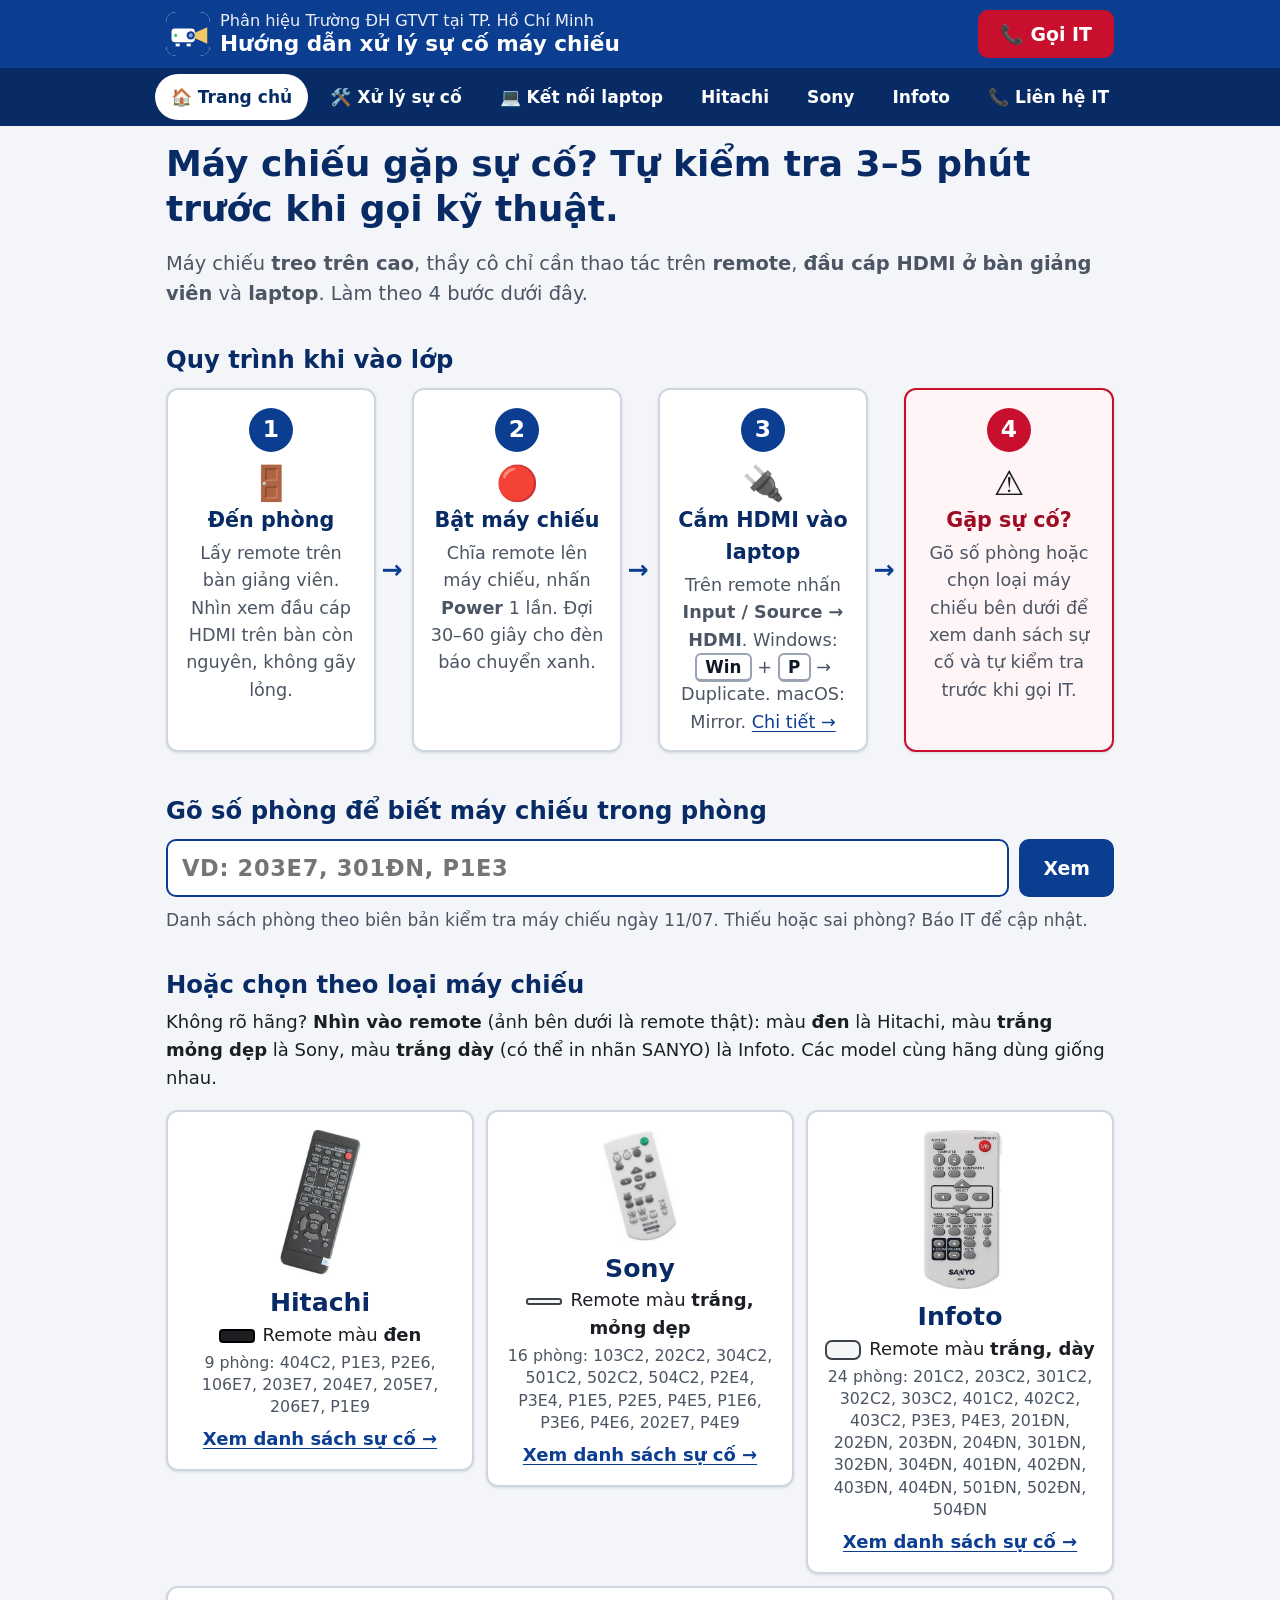
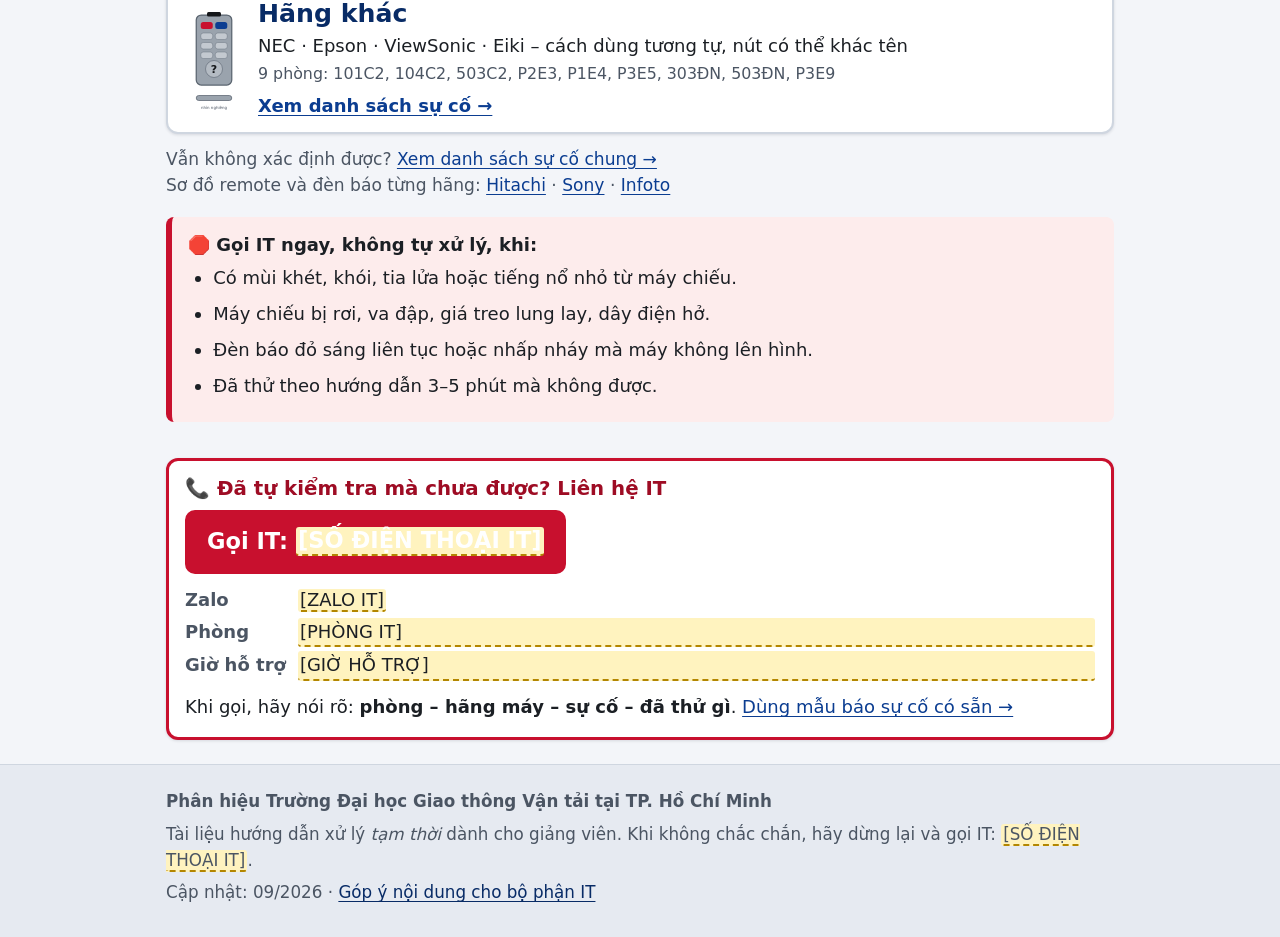
==== commit 5b87b126: "Sắp xếp lại danh sách sự cố và thêm ảnh remote thật của 3 hãng Danh sách sự cố (su-co.html): - Gộp c" ====
--- a/index.html
+++ b/index.html
@@ -93,11 +93,11 @@
 
     <section class="section" aria-labelledby="chon-may-title" id="chon-may">
       <h2 id="chon-may-title">Hoặc chọn theo loại máy chiếu</h2>
-      <p class="hang-hint">Không rõ hãng? <strong>Nhìn vào remote</strong>: màu <strong>đen</strong> là Hitachi, màu <strong>trắng mỏng dẹp</strong> là Sony, màu <strong>trắng dày</strong> là Infoto. Các model cùng hãng dùng giống nhau.</p>
+      <p class="hang-hint">Không rõ hãng? <strong>Nhìn vào remote</strong> (ảnh bên dưới là remote thật): màu <strong>đen</strong> là Hitachi, màu <strong>trắng mỏng dẹp</strong> là Sony, màu <strong>trắng dày</strong> (có thể in nhãn SANYO) là Infoto. Các model cùng hãng dùng giống nhau.</p>
       <ul class="hang-list">
         <li>
           <a class="hang-card" href="su-co.html?may=hitachi">
-            <img class="hang-card__img" src="assets/img/remote-mini-hitachi.svg" alt="Remote Hitachi màu đen (minh họa)" width="120" height="200">
+            <img class="hang-card__img" src="assets/img/remote-hitachi.jpg" alt="Remote Hitachi R017H màu đen" width="255" height="440">
             <span class="hang-card__body">
               <span class="hang-card__name">Hitachi</span>
               <span class="hang-card__cue"><span class="swatch swatch--black" aria-hidden="true"></span>Remote màu <strong>đen</strong></span>
@@ -108,7 +108,7 @@
         </li>
         <li>
           <a class="hang-card" href="su-co.html?may=sony">
-            <img class="hang-card__img" src="assets/img/remote-mini-sony.svg" alt="Remote Sony màu trắng, mỏng dẹp (minh họa)" width="120" height="200">
+            <img class="hang-card__img" src="assets/img/remote-sony.jpg" alt="Remote Sony RM-PJ8 màu trắng, mỏng dẹp" width="340" height="447">
             <span class="hang-card__body">
               <span class="hang-card__name">Sony</span>
               <span class="hang-card__cue"><span class="swatch swatch--thin" aria-hidden="true"></span>Remote màu <strong>trắng, mỏng dẹp</strong></span>
@@ -119,7 +119,7 @@
         </li>
         <li>
           <a class="hang-card" href="su-co.html?may=infoto">
-            <img class="hang-card__img" src="assets/img/remote-mini-infoto.svg" alt="Remote Infoto màu trắng, dày (minh họa)" width="120" height="200">
+            <img class="hang-card__img" src="assets/img/remote-infoto.jpg" alt="Remote máy Infoto màu trắng, dày (bố cục giống Sanyo)" width="238" height="450">
             <span class="hang-card__body">
               <span class="hang-card__name">Infoto</span>
               <span class="hang-card__cue"><span class="swatch swatch--thick" aria-hidden="true"></span>Remote màu <strong>trắng, dày</strong></span>
--- a/assets/css/style.css
+++ b/assets/css/style.css
@@ -762,6 +762,22 @@
   border-radius: 7px;
 }
 
+/* Miếng màu chú giải sơ đồ remote: đỏ bật/tắt · xanh lá bật/tắt (Sony) · xanh chọn HDMI · vàng dễ bấm nhầm */
+.swatch--red,
+.swatch--green,
+.swatch--blue,
+.swatch--yellow {
+  width: 22px;
+  height: 13px;
+  margin-right: 4px;
+  border-color: #15171a;
+}
+
+.swatch--red { background: #c8102e; }
+.swatch--green { background: #1f9d55; }
+.swatch--blue { background: #0b3d91; }
+.swatch--yellow { background: #f2b632; }
+
 /* Chip chọn hãng trên trang sự cố (chỉ có tác dụng khi có JavaScript) */
 .chips {
   display: none;
@@ -823,6 +839,8 @@
 .hang-banner img {
   width: 64px;
   height: auto;
+  border-radius: 6px;
+  mix-blend-mode: multiply; /* nền trắng của ảnh hoà vào nền xanh nhạt */
 }
 
 .hang-banner p {
@@ -831,6 +849,14 @@
 
 .hang-banner p:last-child {
   margin-bottom: 0;
+}
+
+.hang-banner__keys {
+  font-size: 0.95rem;
+}
+
+.hang-banner__phong {
+  color: var(--c-primary-dark);
 }
 
 .hang-banner--trong {
@@ -842,110 +868,79 @@
   border-color: var(--c-border);
 }
 
-/* Tiêu đề giai đoạn trong danh sách sự cố */
-.stage {
+/* ---------- Danh sách sự cố: đầu danh sách + khối theo thời điểm ---------- */
+.list-head {
+  display: flex;
+  flex-wrap: wrap;
+  align-items: center;
+  justify-content: space-between;
+  gap: 8px 16px;
+  margin: 24px 0 12px;
+  scroll-margin-top: 12px;
+}
+
+.list-head__title {
+  margin: 0;
+}
+
+.toolbar {
+  display: none;
+  flex-wrap: wrap;
+  gap: 8px;
+  margin: 0;
+}
+
+.js .toolbar {
+  display: flex;
+}
+
+/* Mỗi thời điểm trong lớp là một khối: thanh tiêu đề + các sự cố xếp thành hàng */
+.stage-block {
+  margin: 0 0 18px;
+  background: var(--c-surface);
+  border: 2px solid var(--c-border);
+  border-radius: var(--radius);
+  box-shadow: var(--shadow);
+  overflow: hidden;
+  scroll-margin-top: 12px;
+}
+
+.stage-block__head {
   display: flex;
   align-items: center;
   gap: 10px;
-  margin: 32px 0 12px;
-  padding-bottom: 6px;
-  border-bottom: 3px solid var(--c-primary-light);
-  color: var(--c-primary-dark);
-  font-size: 1.25rem;
-}
-
-.stage--sm {
-  margin: 18px 0 10px;
+  margin: 0;
+  min-height: 48px;
+  padding: 10px 14px;
+  background: var(--c-primary);
+  color: #fff;
   font-size: 1.05rem;
-  border-bottom-width: 2px;
-}
-
-.stage__icon {
+}
+
+.stage-block__icon {
   font-size: 1.3em;
   line-height: 1;
 }
 
-/* ---------- Lưới thẻ ---------- */
-.cards {
-  list-style: none;
-  padding: 0;
-  margin: 0 0 8px;
-  display: grid;
-  grid-template-columns: 1fr;
-  gap: 12px;
-}
-
-.cards li {
+.stage-block .acc {
   margin: 0;
-}
-
-.card__link {
-  display: grid;
-  grid-template-columns: 48px 1fr;
-  grid-template-rows: auto auto;
-  column-gap: 12px;
-  align-items: center;
-  min-height: 84px;
-  padding: 14px 16px;
-  background: var(--c-surface);
-  border: 2px solid var(--c-border);
-  border-radius: var(--radius);
-  color: var(--c-text);
-  text-decoration: none;
-  box-shadow: var(--shadow);
-  position: relative;
-}
-
-.card__link:hover {
-  border-color: var(--c-primary);
-  color: var(--c-text);
-}
-
-.card__link::after {
-  content: "›";
-  position: absolute;
-  right: 14px;
-  top: 50%;
-  transform: translateY(-55%);
-  font-size: 1.8rem;
-  color: var(--c-primary);
-  line-height: 1;
-}
-
-.card__icon {
-  grid-row: 1 / span 2;
-  font-size: 2rem;
-  line-height: 1;
-  text-align: center;
-}
-
-.card__title {
-  font-weight: 700;
-  font-size: 1.08rem;
-  color: var(--c-primary-dark);
-  padding-right: 20px;
-}
-
-.card__desc {
-  font-size: 0.93rem;
-  color: var(--c-muted);
-  padding-right: 20px;
-}
-
-.card--brand .card__title {
-  font-size: 1.15rem;
-}
-
-/* ---------- Accordion ---------- */
-.toolbar {
-  display: none;
-  flex-wrap: wrap;
-  gap: 10px;
-  margin: 12px 0 20px;
-}
-
-.js .toolbar {
-  display: flex;
+  border: 0;
+  border-top: 1px solid var(--c-border);
+  border-radius: 0;
+  box-shadow: none;
+}
+
+.stage-block .acc:first-of-type {
+  border-top: 0;
+}
+
+.stage-block .acc:target,
+.stage-block .acc.is-current {
+  box-shadow: inset 5px 0 0 var(--c-primary);
+}
+
+.stage-block .acc__btn {
+  border-radius: 0;
 }
 
 .toc {
@@ -1018,6 +1013,18 @@
   text-align: center;
 }
 
+.acc__text {
+  display: grid;
+  gap: 2px;
+}
+
+.acc__sub {
+  font-weight: 400;
+  font-size: 0.93rem;
+  line-height: 1.35;
+  color: var(--c-muted);
+}
+
 .acc__chev {
   width: 14px;
   height: 14px;
@@ -1043,7 +1050,7 @@
   display: none;
 }
 
-.acc__panel > h3:first-child {
+.acc__panel > .lbl:first-child {
   margin-top: 0.8em;
 }
 
@@ -1233,6 +1240,18 @@
   max-height: 520px;
 }
 
+/* Ảnh chụp + sơ đồ remote trên trang hãng: cho cao hơn để đọc được tên nút */
+.figure--remote {
+  border-style: solid;
+  border-color: var(--c-border);
+}
+
+.figure--remote img {
+  max-height: none;
+  width: 100%;
+  max-width: 300px;
+}
+
 .figure figcaption {
   margin-top: 8px;
   font-size: 0.92rem;
@@ -1395,10 +1414,6 @@
     font-size: 2rem;
   }
 
-  .cards {
-    grid-template-columns: repeat(2, 1fr);
-  }
-
   .figure-row {
     grid-template-columns: repeat(2, 1fr);
   }
@@ -1483,10 +1498,6 @@
 
   .brand__title {
     font-size: 1.2rem;
-  }
-
-  .cards--3 {
-    grid-template-columns: repeat(3, 1fr);
   }
 
   .flow {
@@ -1629,12 +1640,29 @@
     font-size: 0.85em;
   }
 
-  .cards {
-    grid-template-columns: repeat(2, 1fr);
-  }
-
-  .card__link::after {
-    display: none;
+  .stage-block {
+    box-shadow: none;
+    border-color: #000;
+    break-inside: auto;
+  }
+
+  .stage-block__head {
+    background: none;
+    color: #000;
+    border-bottom: 2px solid #000;
+  }
+
+  .stage-block .acc {
+    border-top: 1px solid #000;
+  }
+
+  .stage-block .acc:target,
+  .stage-block .acc.is-current {
+    box-shadow: none;
+  }
+
+  .acc__sub {
+    color: #333;
   }
 
   .field textarea {
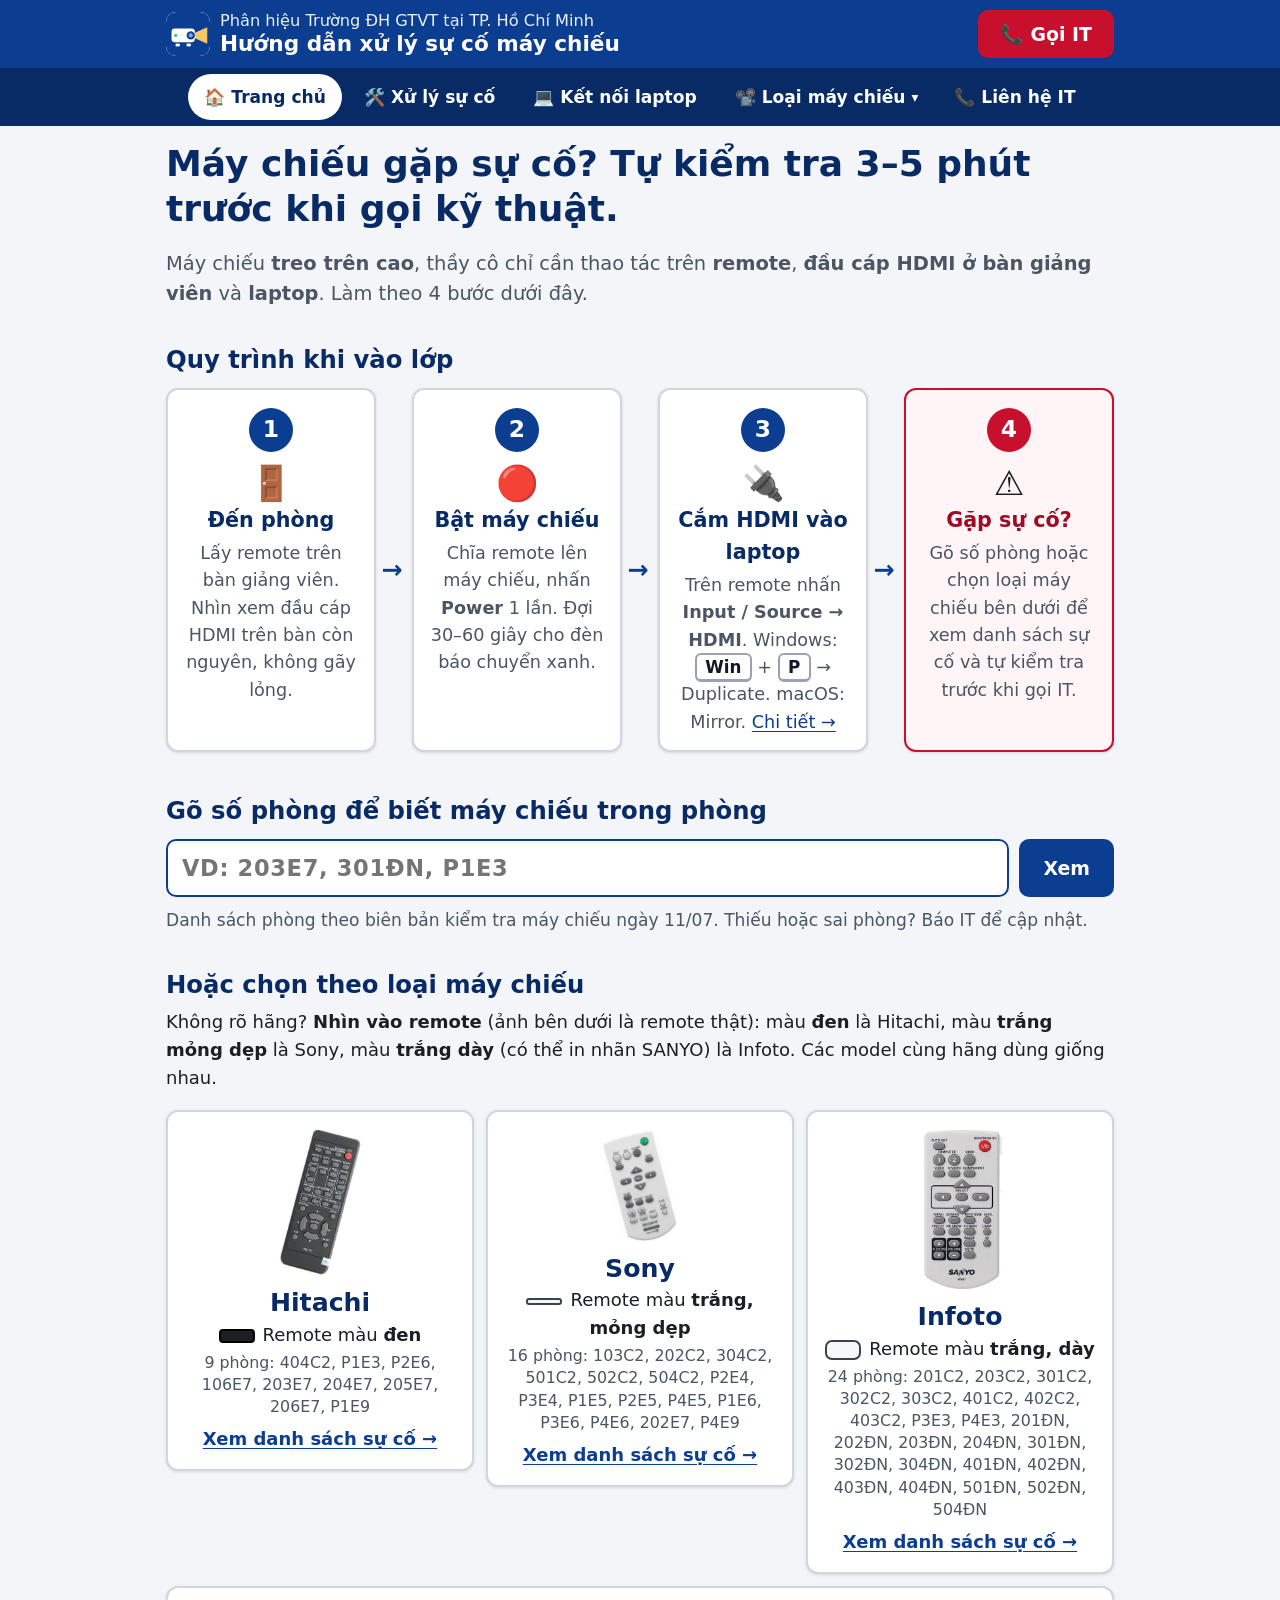
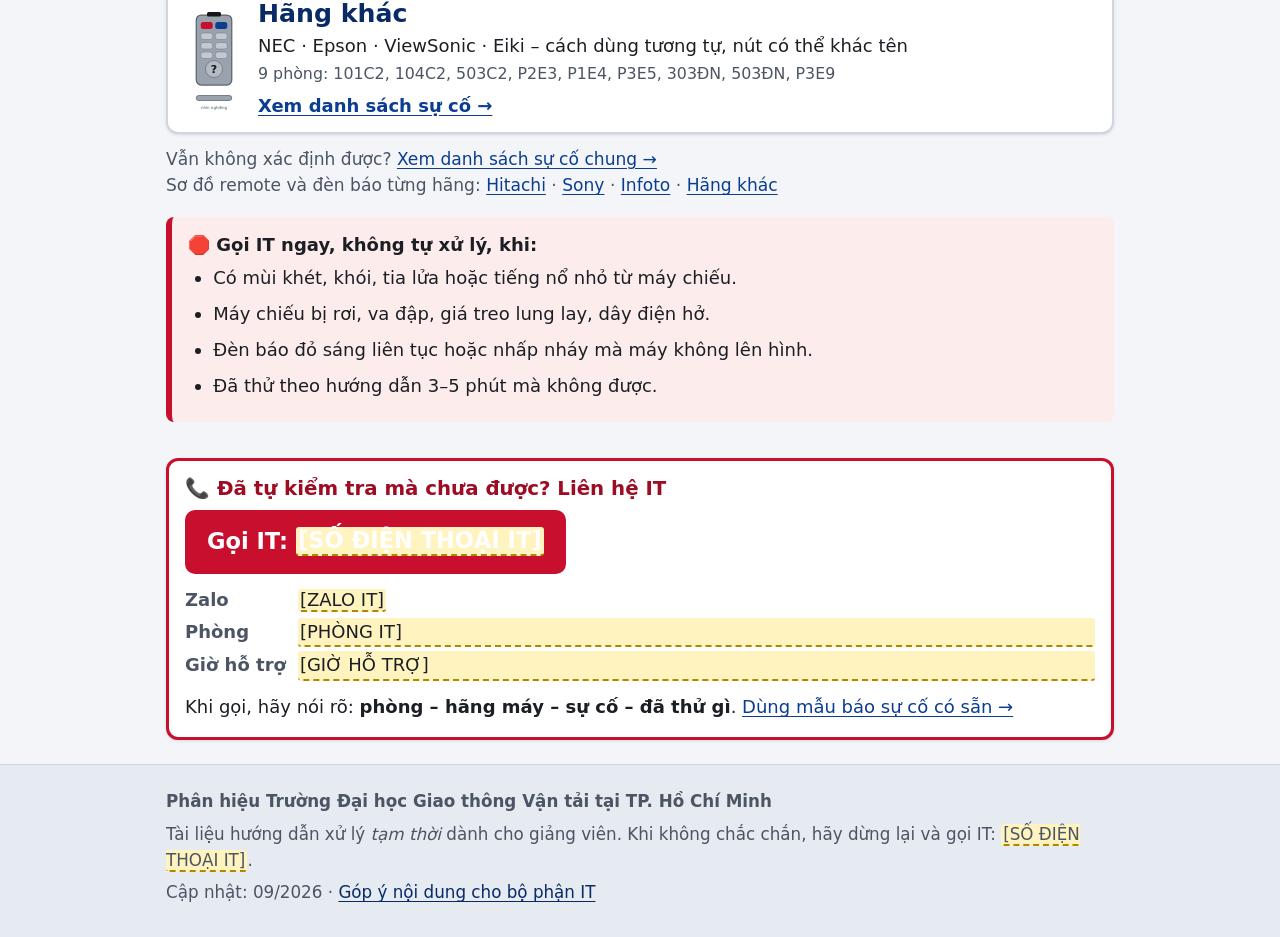
==== commit 7fb14746: "Gộp 3 mục hãng trên thanh điều hướng thành menu thả xuống, thêm trang Hãng khác - Thanh điều hướng: " ====
--- a/index.html
+++ b/index.html
@@ -29,9 +29,17 @@
         <li><a href="index.html" aria-current="page">🏠 Trang chủ</a></li>
         <li><a href="su-co.html">🛠️ Xử lý sự cố</a></li>
         <li><a href="ket-noi-laptop.html">💻 Kết nối laptop</a></li>
-        <li><a href="hitachi.html">Hitachi</a></li>
-        <li><a href="sony.html">Sony</a></li>
-        <li><a href="infoto.html">Infoto</a></li>
+        <li>
+          <details class="nav-dd">
+            <summary>📽️ Loại máy chiếu <span class="nav-dd__caret" aria-hidden="true">▾</span></summary>
+            <ul class="nav-dd__menu">
+              <li><a href="hitachi.html"><span class="swatch swatch--black" aria-hidden="true"></span><span>Hitachi <span class="nav-dd__sub">Remote màu đen</span></span></a></li>
+              <li><a href="sony.html"><span class="swatch swatch--thin" aria-hidden="true"></span><span>Sony <span class="nav-dd__sub">Remote màu trắng, mỏng dẹp</span></span></a></li>
+              <li><a href="infoto.html"><span class="swatch swatch--thick" aria-hidden="true"></span><span>Infoto <span class="nav-dd__sub">Remote màu trắng, dày (có thể in nhãn SANYO)</span></span></a></li>
+              <li><a href="khac.html"><span class="swatch swatch--khac" aria-hidden="true">?</span><span>Hãng khác <span class="nav-dd__sub">NEC, Epson, ViewSonic, Eiki</span></span></a></li>
+            </ul>
+          </details>
+        </li>
         <li><a href="lien-he.html">📞 Liên hệ IT</a></li>
       </ul>
     </nav>
@@ -140,7 +148,7 @@
           </a>
         </li>
       </ul>
-      <p class="hang-other">Vẫn không xác định được? <a href="su-co.html">Xem danh sách sự cố chung →</a><br>Sơ đồ remote và đèn báo từng hãng: <a href="hitachi.html">Hitachi</a> · <a href="sony.html">Sony</a> · <a href="infoto.html">Infoto</a></p>
+      <p class="hang-other">Vẫn không xác định được? <a href="su-co.html">Xem danh sách sự cố chung →</a><br>Sơ đồ remote và đèn báo từng hãng: <a href="hitachi.html">Hitachi</a> · <a href="sony.html">Sony</a> · <a href="infoto.html">Infoto</a> · <a href="khac.html">Hãng khác</a></p>
     </section>
 
     <section class="section note note--stop" aria-labelledby="khan-title">
--- a/assets/css/style.css
+++ b/assets/css/style.css
@@ -257,7 +257,7 @@
   background: var(--c-primary-dark);
 }
 
-.site-nav ul {
+.site-nav > ul {
   list-style: none;
   margin: 0 auto;
   padding: 6px 16px;
@@ -270,12 +270,12 @@
   scrollbar-width: thin;
 }
 
-.site-nav li {
+.site-nav > ul > li {
   margin: 0;
   flex: 0 0 auto;
 }
 
-.site-nav a {
+.site-nav > ul > li > a {
   display: inline-flex;
   align-items: center;
   min-height: 44px;
@@ -289,19 +289,167 @@
   border: 2px solid transparent;
 }
 
-.site-nav a:hover {
+.site-nav > ul > li > a:hover {
   background: rgba(255, 255, 255, 0.12);
   color: #fff;
 }
 
-.site-nav a[aria-current="page"] {
+.site-nav > ul > li > a[aria-current="page"] {
   background: #fff;
   color: var(--c-primary-dark);
 }
 
-.site-nav a:focus-visible {
+.site-nav > ul > li > a:focus-visible {
   border-color: var(--c-focus);
   outline-offset: -2px;
+}
+
+/* Menu thả xuống "Loại máy chiếu" (details/summary – không cần JS vẫn mở/đóng được).
+   Bảng menu định vị theo .site-nav (không phải theo <ul> đang cuộn ngang) nên không bị cắt. */
+.site-nav {
+  position: relative;
+}
+
+.nav-dd summary {
+  display: inline-flex;
+  align-items: center;
+  gap: 6px;
+  min-height: 44px;
+  padding: 8px 12px 8px 14px;
+  border-radius: 999px;
+  color: #fff;
+  font-weight: 600;
+  font-size: 0.95rem;
+  white-space: nowrap;
+  border: 2px solid transparent;
+  cursor: pointer;
+  list-style: none;
+  user-select: none;
+}
+
+.nav-dd summary::-webkit-details-marker {
+  display: none;
+}
+
+.nav-dd summary:hover {
+  background: rgba(255, 255, 255, 0.12);
+}
+
+.nav-dd summary:focus-visible {
+  outline: 3px solid var(--c-focus);
+  outline-offset: -2px;
+}
+
+.nav-dd__caret {
+  font-size: 0.8em;
+  transition: transform 0.15s;
+}
+
+.nav-dd[open] .nav-dd__caret {
+  transform: rotate(180deg);
+}
+
+.nav-dd[open] summary,
+.nav-dd summary.is-current {
+  background: #fff;
+  color: var(--c-primary-dark);
+}
+
+.nav-dd__menu {
+  position: absolute;
+  top: 100%;
+  left: 0;
+  right: 0;
+  z-index: 60;
+  margin: 0;
+  padding: 6px;
+  list-style: none;
+  background: #fff;
+  border: 1px solid var(--c-border);
+  border-top: 0;
+  border-radius: 0 0 var(--radius) var(--radius);
+  box-shadow: 0 10px 24px rgba(16, 24, 40, 0.22);
+}
+
+.nav-dd__menu li {
+  margin: 0;
+}
+
+.nav-dd__menu a {
+  display: grid;
+  grid-template-columns: 44px 1fr;
+  align-items: center;
+  column-gap: 8px;
+  min-height: 52px;
+  padding: 8px 12px;
+  border-radius: 10px;
+  color: var(--c-text);
+  text-decoration: none;
+  font-weight: 700;
+  font-size: 1.02rem;
+  white-space: normal;
+  border: 2px solid transparent;
+}
+
+.nav-dd__menu a:hover {
+  background: var(--c-primary-light);
+  color: var(--c-primary-dark);
+}
+
+.nav-dd__menu a:focus-visible {
+  border-color: var(--c-focus);
+  outline: none;
+}
+
+.nav-dd__menu a[aria-current="page"] {
+  background: var(--c-primary-light);
+  color: var(--c-primary-dark);
+  box-shadow: inset 4px 0 0 var(--c-primary);
+}
+
+.nav-dd__menu .swatch {
+  justify-self: center;
+  margin: 0;
+}
+
+.nav-dd__sub {
+  display: block;
+  font-weight: 400;
+  font-size: 0.86rem;
+  color: var(--c-muted);
+}
+
+.nav-dd__menu a[aria-current="page"] .nav-dd__sub {
+  color: var(--c-primary-dark);
+}
+
+.swatch--khac {
+  font-size: 0.8rem;
+  font-weight: 800;
+  line-height: 10px;
+  text-align: center;
+  color: #3b4249;
+  border-style: dashed;
+}
+
+@media (min-width: 900px) {
+  /* Đủ chỗ cho mọi mục nên không cần cuộn ngang → bảng menu bám ngay dưới nút */
+  .site-nav > ul {
+    overflow: visible;
+  }
+
+  .nav-dd {
+    position: relative;
+  }
+
+  .nav-dd__menu {
+    left: 0;
+    right: auto;
+    width: 320px;
+    border-top: 1px solid var(--c-border);
+    border-radius: var(--radius);
+    margin-top: 6px;
+  }
 }
 
 /* ---------- Nội dung chính ---------- */
